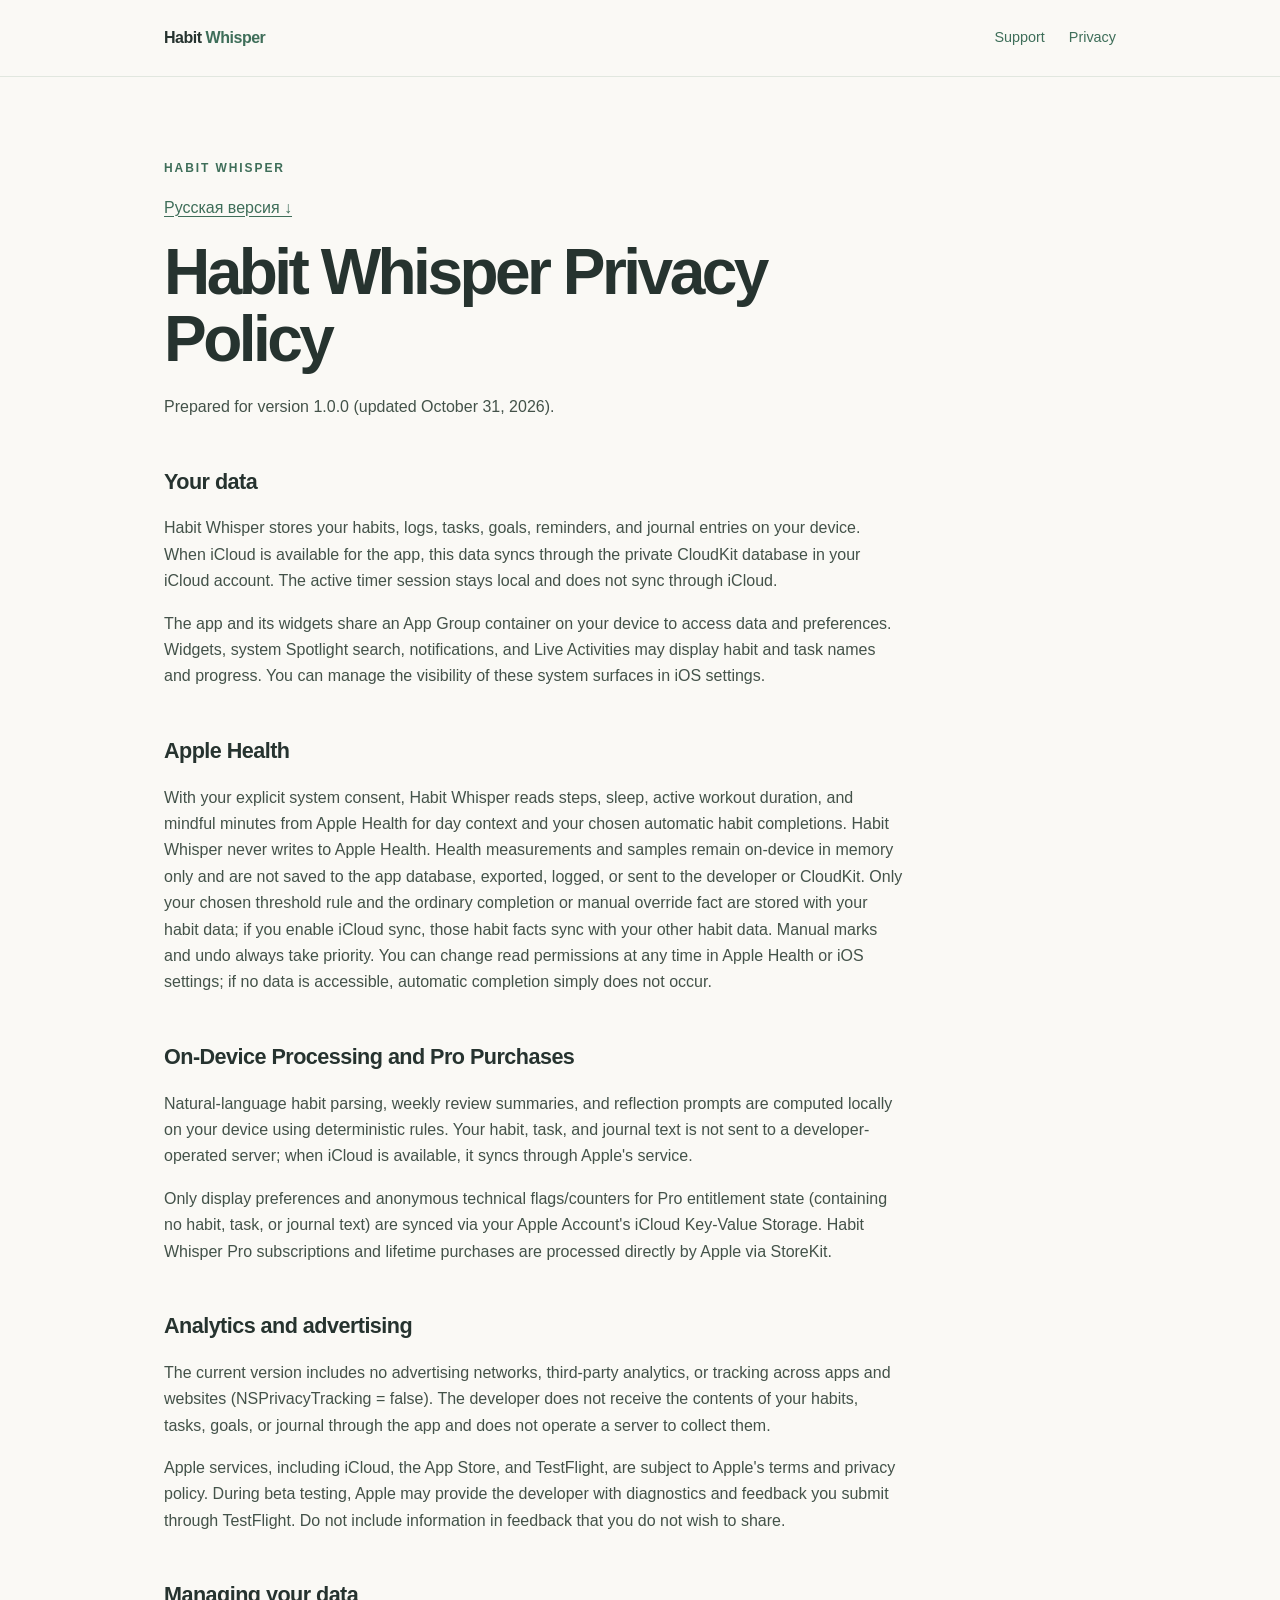
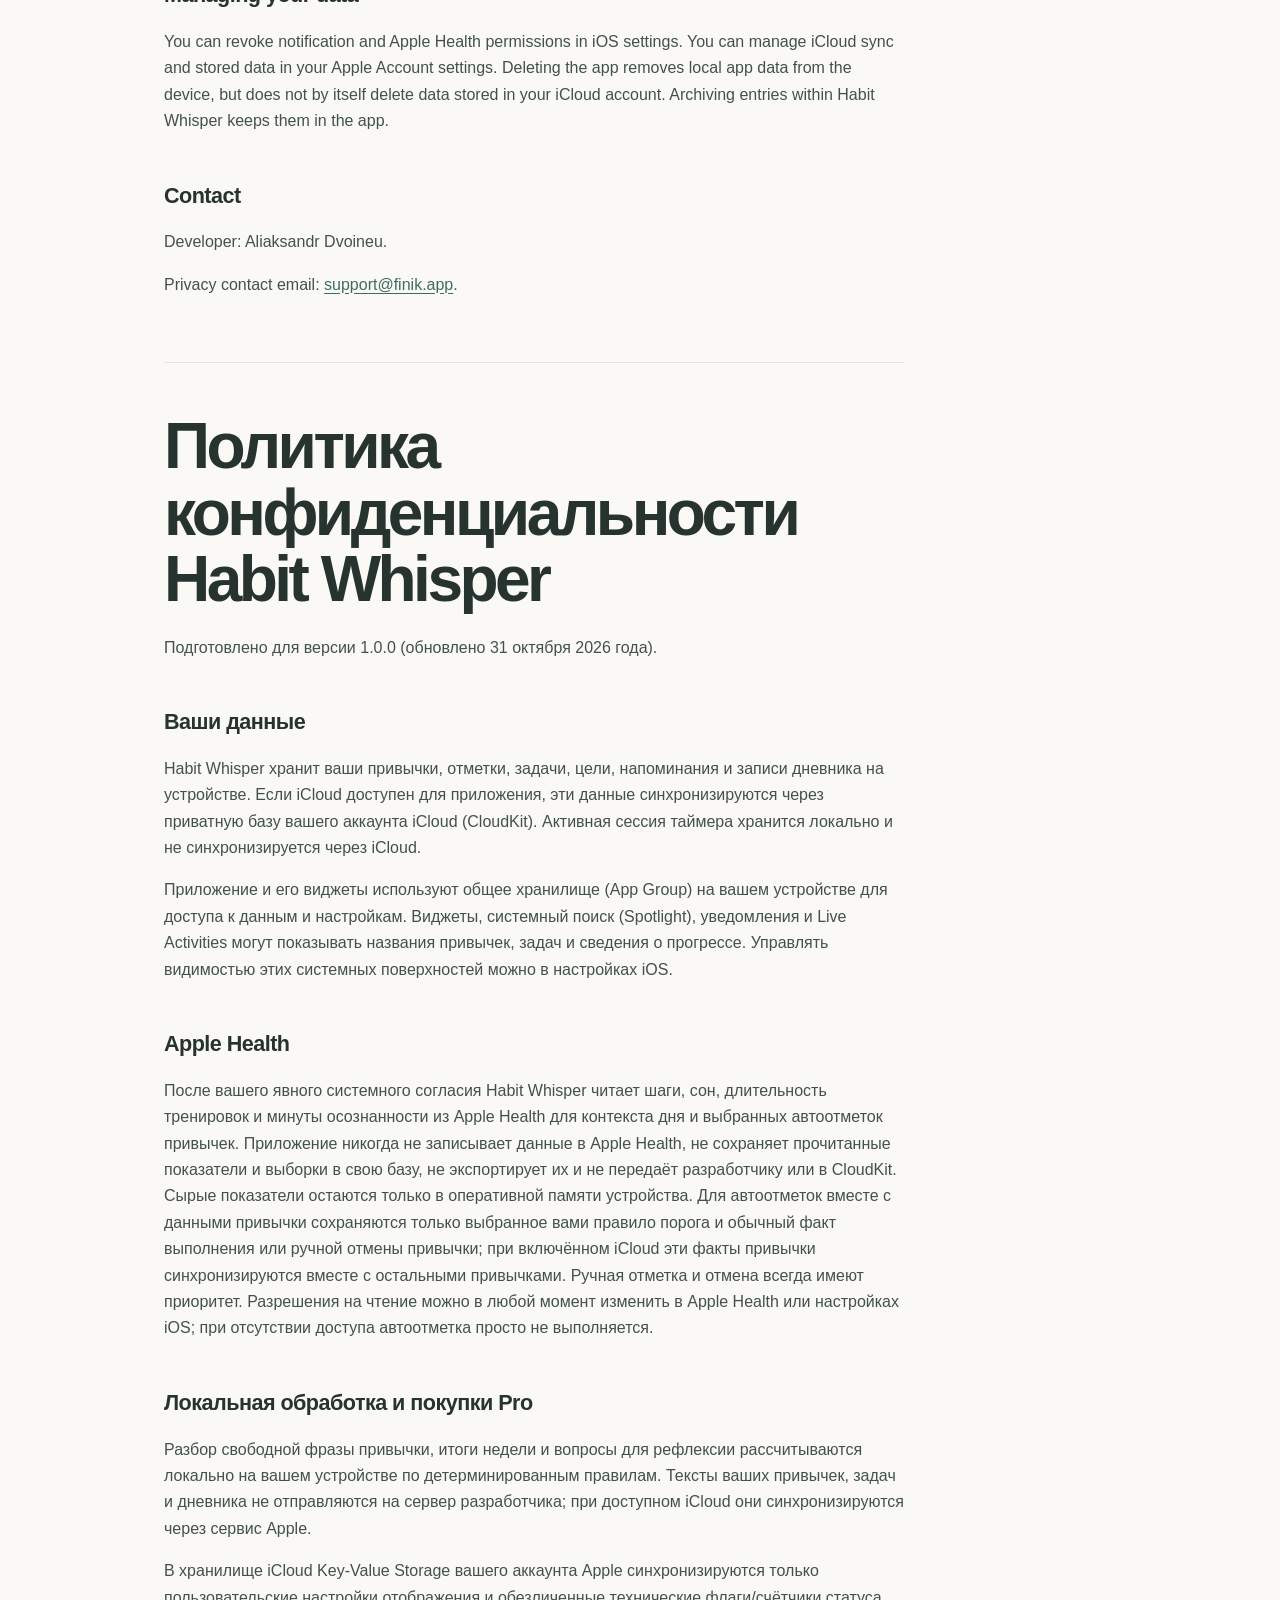
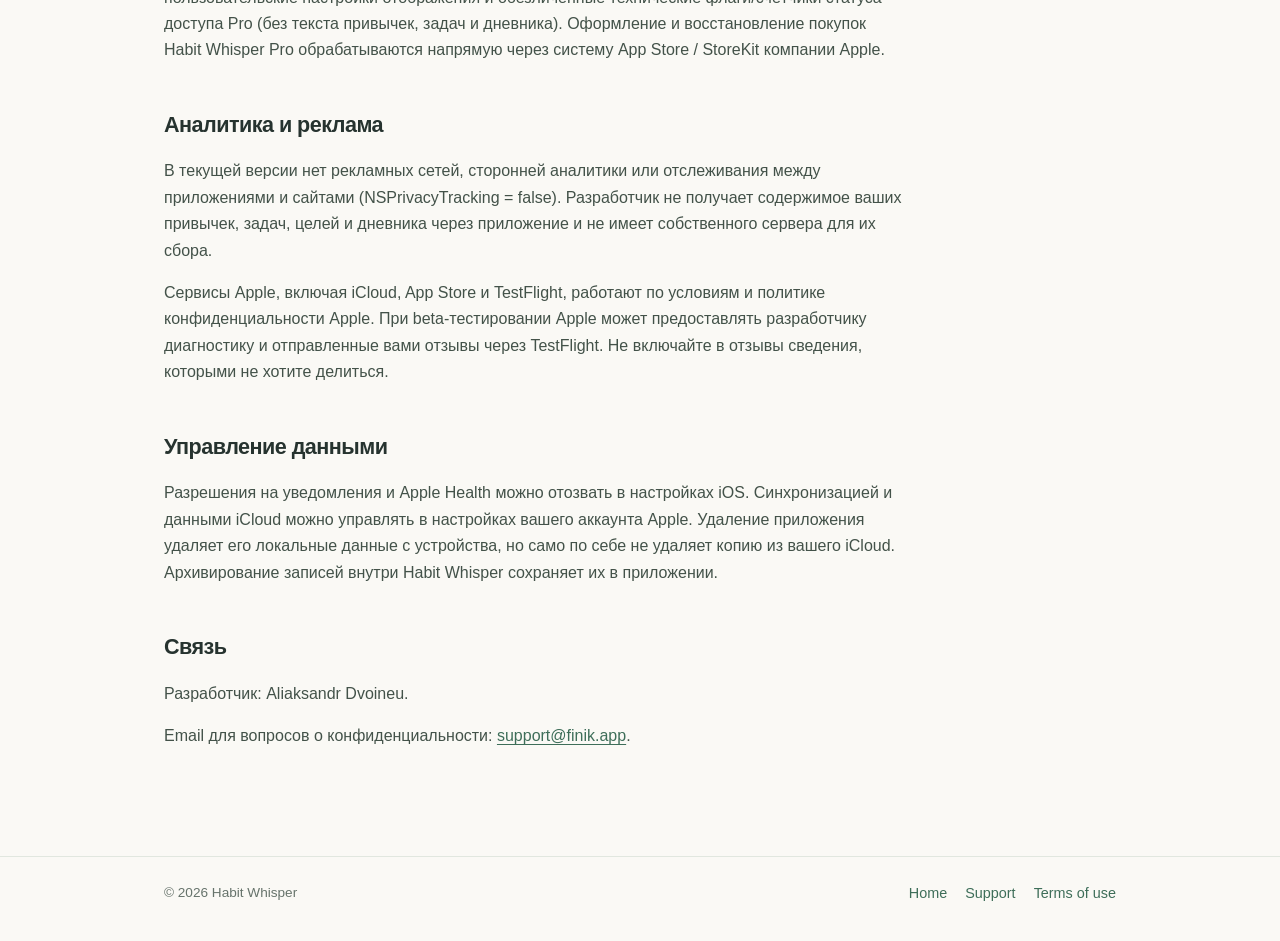
==== privacy/index.html @ 8ff1cd84 "feat: add Habit Whisper support website" ====
<!doctype html>
<html lang="en"><head><meta charset="utf-8"><meta name="viewport" content="width=device-width,initial-scale=1"><meta name="description" content="How Habit Whisper handles your data."><title>Privacy policy · Habit Whisper</title><link rel="stylesheet" href="../style.css"></head><body>
<header class="header"><div class="wrap"><a class="brand" href="../">Habit <span>Whisper</span></a><nav aria-label="Navigation"><a href="../support/">Support</a><a href="./" aria-current="page">Privacy</a></nav></div></header>
<main class="wrap"><article class="document"><p class="eyebrow">Habit Whisper</p><p><a href="#ru" lang="ru">Русская версия ↓</a></p>
<h1>Habit Whisper Privacy Policy</h1>
<p>Prepared for version 1.0.0 (updated October 31, 2026).</p>
<h2>Your data</h2>
<p>Habit Whisper stores your habits, logs, tasks, goals, reminders, and journal entries on your device. When iCloud is available for the app, this data syncs through the private CloudKit database in your iCloud account. The active timer session stays local and does not sync through iCloud.</p>
<p>The app and its widgets share an App Group container on your device to access data and preferences. Widgets, system Spotlight search, notifications, and Live Activities may display habit and task names and progress. You can manage the visibility of these system surfaces in iOS settings.</p>
<h2>Apple Health</h2>
<p>With your explicit system consent, Habit Whisper reads steps, sleep, active workout duration, and mindful minutes from Apple Health for day context and your chosen automatic habit completions. Habit Whisper never writes to Apple Health. Health measurements and samples remain on-device in memory only and are not saved to the app database, exported, logged, or sent to the developer or CloudKit. Only your chosen threshold rule and the ordinary completion or manual override fact are stored with your habit data; if you enable iCloud sync, those habit facts sync with your other habit data. Manual marks and undo always take priority. You can change read permissions at any time in Apple Health or iOS settings; if no data is accessible, automatic completion simply does not occur.</p>
<h2>On-Device Processing and Pro Purchases</h2>
<p>Natural-language habit parsing, weekly review summaries, and reflection prompts are computed locally on your device using deterministic rules. Your habit, task, and journal text is not sent to a developer-operated server; when iCloud is available, it syncs through Apple&#x27;s service.</p>
<p>Only display preferences and anonymous technical flags/counters for Pro entitlement state (containing no habit, task, or journal text) are synced via your Apple Account&#x27;s iCloud Key-Value Storage. Habit Whisper Pro subscriptions and lifetime purchases are processed directly by Apple via StoreKit.</p>
<h2>Analytics and advertising</h2>
<p>The current version includes no advertising networks, third-party analytics, or tracking across apps and websites (NSPrivacyTracking = false). The developer does not receive the contents of your habits, tasks, goals, or journal through the app and does not operate a server to collect them.</p>
<p>Apple services, including iCloud, the App Store, and TestFlight, are subject to Apple&#x27;s terms and privacy policy. During beta testing, Apple may provide the developer with diagnostics and feedback you submit through TestFlight. Do not include information in feedback that you do not wish to share.</p>
<h2>Managing your data</h2>
<p>You can revoke notification and Apple Health permissions in iOS settings. You can manage iCloud sync and stored data in your Apple Account settings. Deleting the app removes local app data from the device, but does not by itself delete data stored in your iCloud account. Archiving entries within Habit Whisper keeps them in the app.</p>
<h2>Contact</h2>
<p>Developer: Aliaksandr Dvoineu.</p>
<p>Privacy contact email: <a href="mailto:support@finik.app">support@finik.app</a>.</p>
<section class="language" id="ru" lang="ru">
<h1>Политика конфиденциальности Habit Whisper</h1>
<p>Подготовлено для версии 1.0.0 (обновлено 31 октября 2026 года).</p>
<h2>Ваши данные</h2>
<p>Habit Whisper хранит ваши привычки, отметки, задачи, цели, напоминания и записи дневника на устройстве. Если iCloud доступен для приложения, эти данные синхронизируются через приватную базу вашего аккаунта iCloud (CloudKit). Активная сессия таймера хранится локально и не синхронизируется через iCloud.</p>
<p>Приложение и его виджеты используют общее хранилище (App Group) на вашем устройстве для доступа к данным и настройкам. Виджеты, системный поиск (Spotlight), уведомления и Live Activities могут показывать названия привычек, задач и сведения о прогрессе. Управлять видимостью этих системных поверхностей можно в настройках iOS.</p>
<h2>Apple Health</h2>
<p>После вашего явного системного согласия Habit Whisper читает шаги, сон, длительность тренировок и минуты осознанности из Apple Health для контекста дня и выбранных автоотметок привычек. Приложение никогда не записывает данные в Apple Health, не сохраняет прочитанные показатели и выборки в свою базу, не экспортирует их и не передаёт разработчику или в CloudKit. Сырые показатели остаются только в оперативной памяти устройства. Для автоотметок вместе с данными привычки сохраняются только выбранное вами правило порога и обычный факт выполнения или ручной отмены привычки; при включённом iCloud эти факты привычки синхронизируются вместе с остальными привычками. Ручная отметка и отмена всегда имеют приоритет. Разрешения на чтение можно в любой момент изменить в Apple Health или настройках iOS; при отсутствии доступа автоотметка просто не выполняется.</p>
<h2>Локальная обработка и покупки Pro</h2>
<p>Разбор свободной фразы привычки, итоги недели и вопросы для рефлексии рассчитываются локально на вашем устройстве по детерминированным правилам. Тексты ваших привычек, задач и дневника не отправляются на сервер разработчика; при доступном iCloud они синхронизируются через сервис Apple.</p>
<p>В хранилище iCloud Key-Value Storage вашего аккаунта Apple синхронизируются только пользовательские настройки отображения и обезличенные технические флаги/счётчики статуса доступа Pro (без текста привычек, задач и дневника). Оформление и восстановление покупок Habit Whisper Pro обрабатываются напрямую через систему App Store / StoreKit компании Apple.</p>
<h2>Аналитика и реклама</h2>
<p>В текущей версии нет рекламных сетей, сторонней аналитики или отслеживания между приложениями и сайтами (NSPrivacyTracking = false). Разработчик не получает содержимое ваших привычек, задач, целей и дневника через приложение и не имеет собственного сервера для их сбора.</p>
<p>Сервисы Apple, включая iCloud, App Store и TestFlight, работают по условиям и политике конфиденциальности Apple. При beta-тестировании Apple может предоставлять разработчику диагностику и отправленные вами отзывы через TestFlight. Не включайте в отзывы сведения, которыми не хотите делиться.</p>
<h2>Управление данными</h2>
<p>Разрешения на уведомления и Apple Health можно отозвать в настройках iOS. Синхронизацией и данными iCloud можно управлять в настройках вашего аккаунта Apple. Удаление приложения удаляет его локальные данные с устройства, но само по себе не удаляет копию из вашего iCloud. Архивирование записей внутри Habit Whisper сохраняет их в приложении.</p>
<h2>Связь</h2>
<p>Разработчик: Aliaksandr Dvoineu.</p>
<p>Email для вопросов о конфиденциальности: <a href="mailto:support@finik.app">support@finik.app</a>.</p>
</section></article></main>
<footer class="footer"><div class="wrap"><span>© 2026 Habit Whisper</span><nav aria-label="Footer"><a href="../">Home</a><a href="../support/">Support</a><a href="https://www.apple.com/legal/internet-services/itunes/dev/stdeula/">Terms of use</a></nav></div></footer></body></html>
---- style.css ----
:root{color-scheme:light;--ink:#26332f;--muted:#66736b;--paper:#faf9f5;--accent:#3e6e59;--line:#e1e7df;font-family:-apple-system,BlinkMacSystemFont,"Segoe UI",sans-serif}
*{box-sizing:border-box}body{margin:0;background:var(--paper);color:var(--ink);line-height:1.65}a{color:var(--accent);text-underline-offset:.2em}a:hover{color:#244d3d}.wrap{max-width:1000px;margin:auto;padding:0 24px}.header{border-bottom:1px solid var(--line)}.header .wrap,.footer .wrap{display:flex;align-items:center;justify-content:space-between;gap:24px;flex-wrap:wrap}.header .wrap{min-height:76px}.brand{font-weight:750;letter-spacing:-.03em;text-decoration:none;color:var(--ink)}.brand span{color:var(--accent)}nav{display:flex;gap:24px;flex-wrap:wrap}nav a,.footer a{font-size:.9rem;text-decoration:none}.hero{padding:100px 0 92px;max-width:760px}.eyebrow{font-size:.75rem;text-transform:uppercase;letter-spacing:.16em;color:var(--accent);font-weight:750}h1{font-size:clamp(2.5rem,7vw,5rem);line-height:1.04;letter-spacing:-.055em;margin:18px 0 22px}h2{font-size:1.35rem;letter-spacing:-.025em;margin:2em 0 .5em}p{color:#435249}.lead{font-size:1.2rem;max-width:610px}.button{display:inline-block;background:var(--accent);color:white;padding:12px 20px;border-radius:10px;text-decoration:none;margin:16px 12px 0 0}.button:hover{color:white;background:#315a48}.button.secondary{background:#edf2ec;color:var(--ink)}.grid{display:grid;grid-template-columns:repeat(3,1fr);gap:16px;padding-bottom:90px}.card{border:1px solid var(--line);border-radius:16px;background:white;padding:24px}.card h2{margin:0 0 8px;font-size:1.05rem}.card p{margin:0;font-size:.94rem}.document{max-width:740px;padding:70px 0 90px}.document h1{font-size:clamp(2.5rem,6vw,4rem)}.document p,.document li{overflow-wrap:anywhere}.language{border:0;border-top:1px solid var(--line);margin-top:64px;padding-top:32px}.meta{color:var(--muted);font-size:.9rem}.footer{border-top:1px solid var(--line);padding:25px 0 36px;color:var(--muted);font-size:.85rem}.footer nav{gap:18px}@media(max-width:650px){.header .wrap{padding-top:18px;padding-bottom:18px}.hero{padding:70px 0}.grid{grid-template-columns:1fr;padding-bottom:60px}.document{padding-top:50px}}
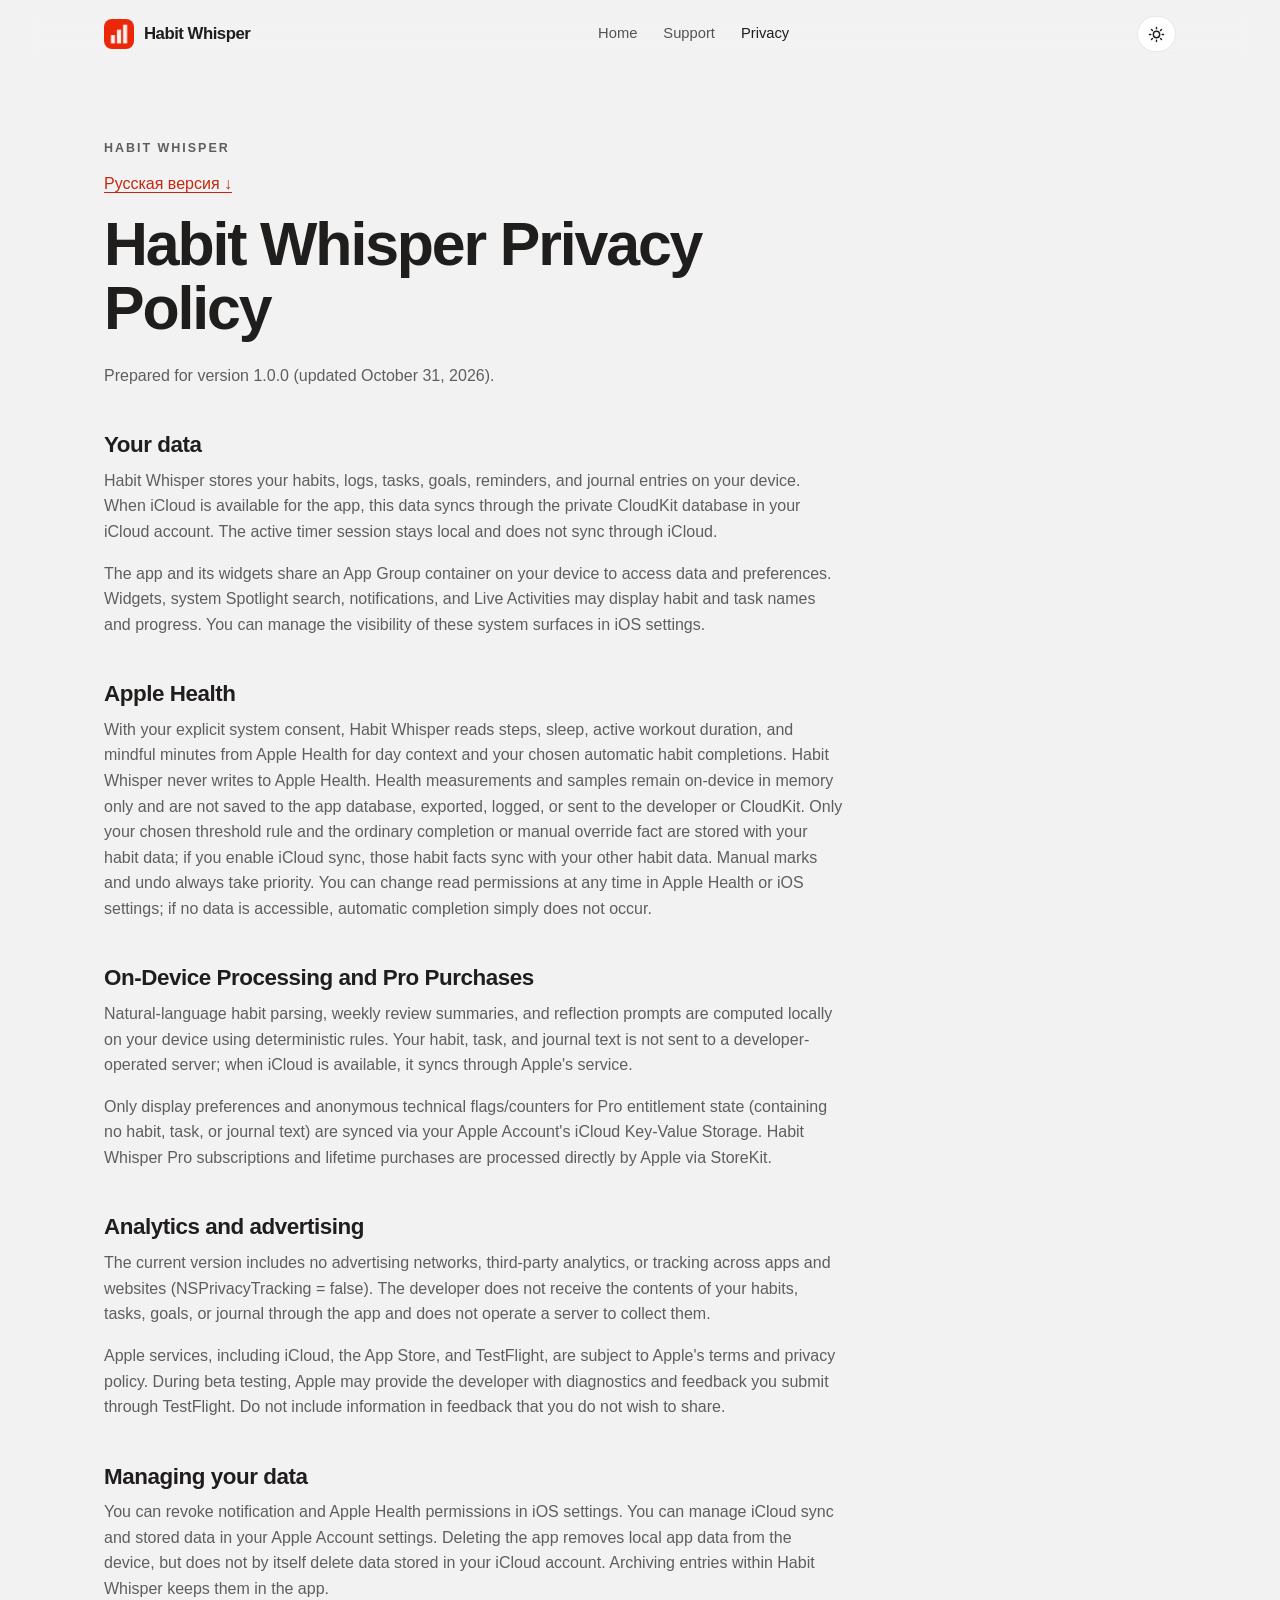
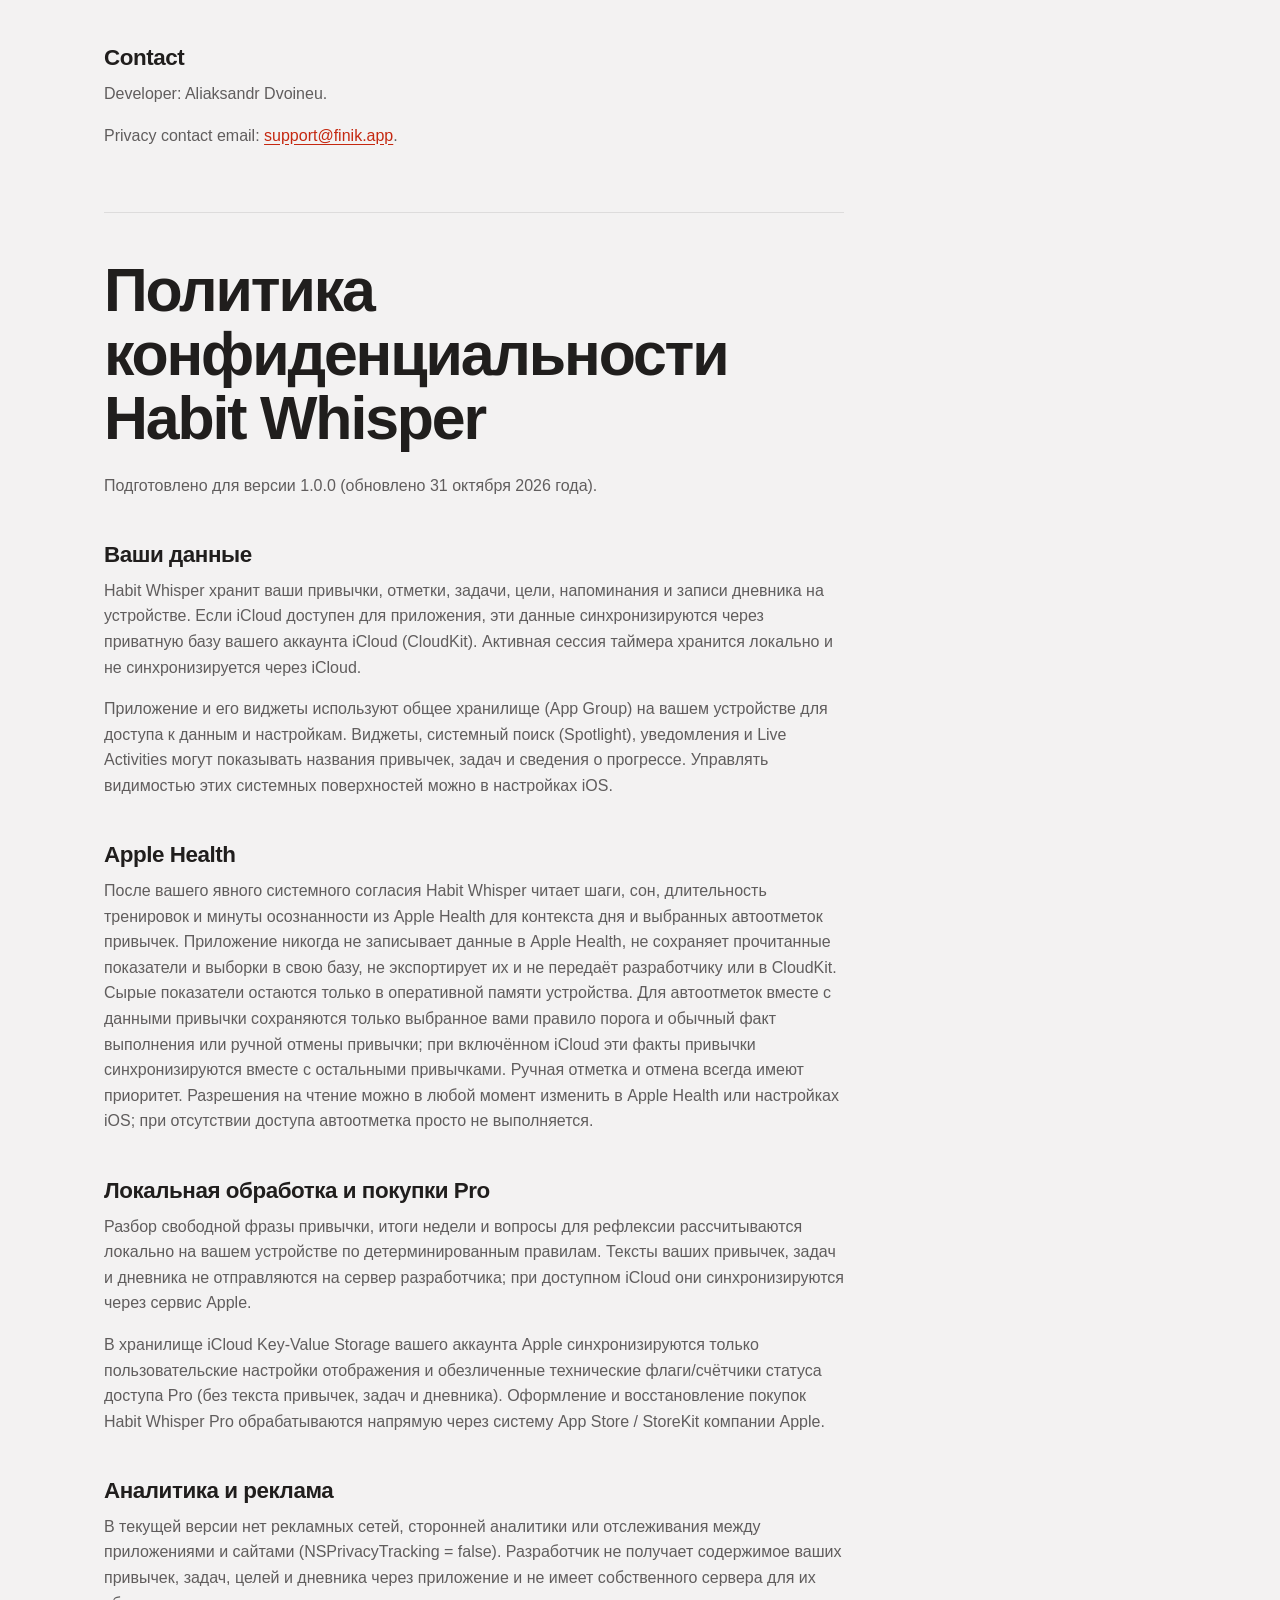
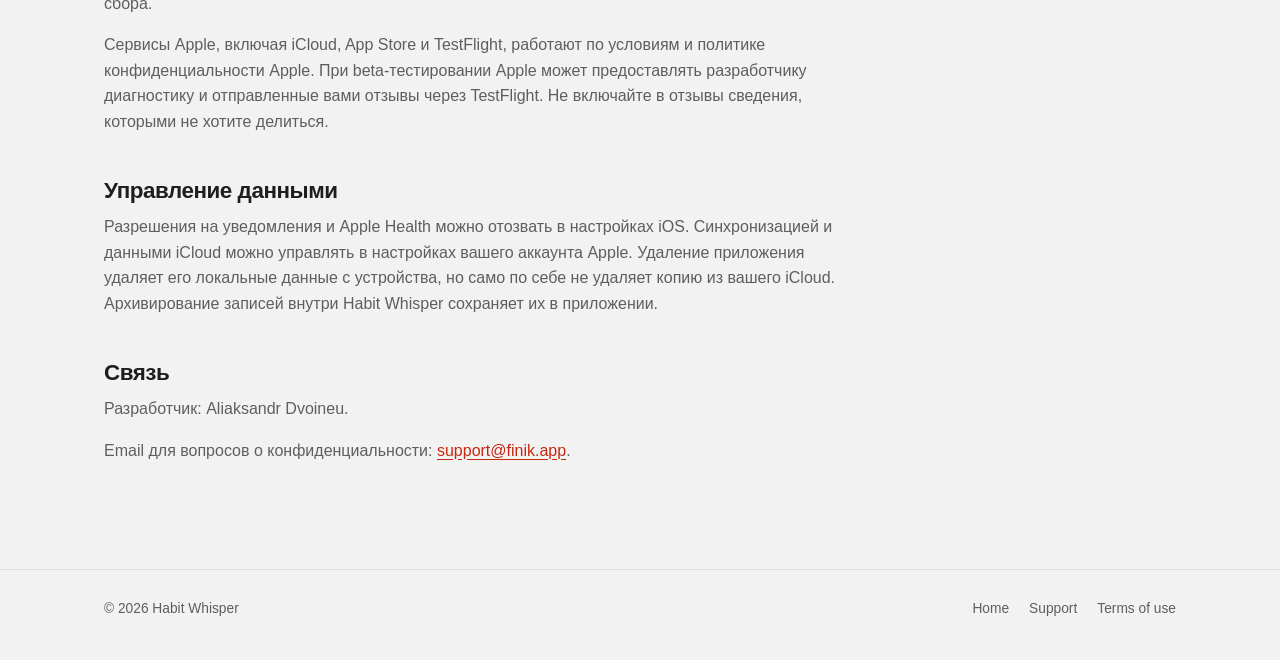
==== commit d293a5b9: "Redesign landing page with screenshots, animations, themes and Free/Pro section Co-Authored-By: Clau" ====
--- a/privacy/index.html
+++ b/privacy/index.html
@@ -1,6 +1,6 @@
 <!doctype html>
-<html lang="en"><head><meta charset="utf-8"><meta name="viewport" content="width=device-width,initial-scale=1"><meta name="description" content="How Habit Whisper handles your data."><title>Privacy policy · Habit Whisper</title><link rel="stylesheet" href="../style.css"></head><body>
-<header class="header"><div class="wrap"><a class="brand" href="../">Habit <span>Whisper</span></a><nav aria-label="Navigation"><a href="../support/">Support</a><a href="./" aria-current="page">Privacy</a></nav></div></header>
+<html lang="en"><head><meta charset="utf-8"><meta name="viewport" content="width=device-width,initial-scale=1"><meta name="description" content="How Habit Whisper handles your data."><title>Privacy policy · Habit Whisper</title><link rel="stylesheet" href="../style.css"><link rel="icon" href="../assets/icon.png"><link rel="apple-touch-icon" href="../assets/apple-touch-icon.png"><script>try{var t=localStorage.getItem("hw-theme");if(t)document.documentElement.dataset.theme=t}catch(e){}</script></head><body>
+<header class="header"><div class="wrap"><a class="brand" href="../"><img src="../assets/icon.png" alt="" width="30" height="30">Habit Whisper</a><nav class="nav" aria-label="Navigation"><a href="../">Home</a><a href="../support/">Support</a><a href="./" aria-current="page">Privacy</a></nav><div class="tools"><button class="chip-btn theme-btn" type="button" aria-label="Toggle theme"><svg class="sun" viewBox="0 0 24 24" fill="none" stroke="currentColor" stroke-width="2" stroke-linecap="round"><circle cx="12" cy="12" r="4.5"/><path d="M12 2v2M12 20v2M4.9 4.9l1.4 1.4M17.7 17.7l1.4 1.4M2 12h2M20 12h2M4.9 19.1l1.4-1.4M17.7 6.3l1.4-1.4"/></svg><svg class="moon" viewBox="0 0 24 24" fill="none" stroke="currentColor" stroke-width="2" stroke-linecap="round" stroke-linejoin="round"><path d="M20 14.5A8.5 8.5 0 1 1 9.5 4a7 7 0 0 0 10.5 10.5z"/></svg></button></div></div></header>
 <main class="wrap"><article class="document"><p class="eyebrow">Habit Whisper</p><p><a href="#ru" lang="ru">Русская версия ↓</a></p>
 <h1>Habit Whisper Privacy Policy</h1>
 <p>Prepared for version 1.0.0 (updated October 31, 2026).</p>
@@ -40,4 +40,4 @@
 <p>Разработчик: Aliaksandr Dvoineu.</p>
 <p>Email для вопросов о конфиденциальности: <a href="mailto:support@finik.app">support@finik.app</a>.</p>
 </section></article></main>
-<footer class="footer"><div class="wrap"><span>© 2026 Habit Whisper</span><nav aria-label="Footer"><a href="../">Home</a><a href="../support/">Support</a><a href="https://www.apple.com/legal/internet-services/itunes/dev/stdeula/">Terms of use</a></nav></div></footer></body></html>
+<footer class="footer"><div class="wrap"><span>© 2026 Habit Whisper</span><nav aria-label="Footer"><a href="../">Home</a><a href="../support/">Support</a><a href="https://www.apple.com/legal/internet-services/itunes/dev/stdeula/">Terms of use</a></nav></div></footer><script src="../site.js"></script></body></html>
--- a/style.css
+++ b/style.css
@@ -1,2 +1,247 @@
-:root{color-scheme:light;--ink:#26332f;--muted:#66736b;--paper:#faf9f5;--accent:#3e6e59;--line:#e1e7df;font-family:-apple-system,BlinkMacSystemFont,"Segoe UI",sans-serif}
-*{box-sizing:border-box}body{margin:0;background:var(--paper);color:var(--ink);line-height:1.65}a{color:var(--accent);text-underline-offset:.2em}a:hover{color:#244d3d}.wrap{max-width:1000px;margin:auto;padding:0 24px}.header{border-bottom:1px solid var(--line)}.header .wrap,.footer .wrap{display:flex;align-items:center;justify-content:space-between;gap:24px;flex-wrap:wrap}.header .wrap{min-height:76px}.brand{font-weight:750;letter-spacing:-.03em;text-decoration:none;color:var(--ink)}.brand span{color:var(--accent)}nav{display:flex;gap:24px;flex-wrap:wrap}nav a,.footer a{font-size:.9rem;text-decoration:none}.hero{padding:100px 0 92px;max-width:760px}.eyebrow{font-size:.75rem;text-transform:uppercase;letter-spacing:.16em;color:var(--accent);font-weight:750}h1{font-size:clamp(2.5rem,7vw,5rem);line-height:1.04;letter-spacing:-.055em;margin:18px 0 22px}h2{font-size:1.35rem;letter-spacing:-.025em;margin:2em 0 .5em}p{color:#435249}.lead{font-size:1.2rem;max-width:610px}.button{display:inline-block;background:var(--accent);color:white;padding:12px 20px;border-radius:10px;text-decoration:none;margin:16px 12px 0 0}.button:hover{color:white;background:#315a48}.button.secondary{background:#edf2ec;color:var(--ink)}.grid{display:grid;grid-template-columns:repeat(3,1fr);gap:16px;padding-bottom:90px}.card{border:1px solid var(--line);border-radius:16px;background:white;padding:24px}.card h2{margin:0 0 8px;font-size:1.05rem}.card p{margin:0;font-size:.94rem}.document{max-width:740px;padding:70px 0 90px}.document h1{font-size:clamp(2.5rem,6vw,4rem)}.document p,.document li{overflow-wrap:anywhere}.language{border:0;border-top:1px solid var(--line);margin-top:64px;padding-top:32px}.meta{color:var(--muted);font-size:.9rem}.footer{border-top:1px solid var(--line);padding:25px 0 36px;color:var(--muted);font-size:.85rem}.footer nav{gap:18px}@media(max-width:650px){.header .wrap{padding-top:18px;padding-bottom:18px}.hero{padding:70px 0}.grid{grid-template-columns:1fr;padding-bottom:60px}.document{padding-top:50px}}
+/* Habit Whisper — site styles. Colors mirror the app's DesignSystem (Colors.xcassets). */
+:root{
+  --accent:#EC3013;--accent-text:#C52810;--accent-soft:#FFE0D9;--accent-softer:#FFF2EF;
+  --bg:#F3F2F2;--bg-2:#EAE9E9;--card:#FFFFFF;--ink:#201E1D;--muted:#605D5D;--line:rgba(32,30,29,.1);
+  --phone:#0b0a0a;--shadow:0 30px 80px -30px rgba(60,20,10,.35);
+  --radius:22px;--wrap:1120px;
+  color-scheme:light;
+  font-family:-apple-system,BlinkMacSystemFont,"SF Pro Text","Segoe UI",Roboto,"Helvetica Neue",Arial,sans-serif;
+}
+:root[data-theme="dark"]{
+  --accent:#FF563C;--accent-text:#FF563C;--accent-soft:#4D170E;--accent-softer:#2a1410;
+  --bg:#181716;--bg-2:#201e1d;--card:#262322;--ink:#F4F2F0;--muted:#BAB6B6;--line:rgba(244,242,240,.1);
+  --shadow:0 30px 80px -30px rgba(0,0,0,.8);
+  color-scheme:dark;
+}
+@media (prefers-color-scheme:dark){
+  :root:not([data-theme="light"]){
+    --accent:#FF563C;--accent-text:#FF563C;--accent-soft:#4D170E;--accent-softer:#2a1410;
+    --bg:#181716;--bg-2:#201e1d;--card:#262322;--ink:#F4F2F0;--muted:#BAB6B6;--line:rgba(244,242,240,.1);
+    --shadow:0 30px 80px -30px rgba(0,0,0,.8);
+    color-scheme:dark;
+  }
+}
+*{box-sizing:border-box}
+html{scroll-behavior:smooth;-webkit-text-size-adjust:100%}
+body{margin:0;background:var(--bg);color:var(--ink);line-height:1.6;transition:background .3s,color .3s;overflow-x:clip}
+img{max-width:100%;display:block}
+a{color:var(--accent-text);text-underline-offset:.2em}
+.wrap{max-width:var(--wrap);margin:auto;padding:0 24px}
+h1,h2,h3{letter-spacing:-.035em;line-height:1.05;margin:0}
+h1{font-size:clamp(2.6rem,5.4vw,4.6rem);font-weight:800}
+h2{font-size:clamp(2rem,4.4vw,3.3rem);font-weight:800}
+h3{font-size:1.25rem;font-weight:750;letter-spacing:-.02em}
+p{margin:0}
+.muted{color:var(--muted)}
+.eyebrow{font-size:.78rem;text-transform:uppercase;letter-spacing:.16em;color:var(--accent-text);font-weight:750}
+.accent{color:var(--accent)}
+
+/* Language switching: elements carry data-l="en" or data-l="ru" */
+html[data-lang="en"] [data-l="ru"],html[data-lang="ru"] [data-l="en"]{display:none!important}
+
+/* Header */
+.header{position:sticky;top:0;z-index:20;backdrop-filter:saturate(1.6) blur(16px);-webkit-backdrop-filter:saturate(1.6) blur(16px);background:color-mix(in srgb,var(--bg) 78%,transparent);border-bottom:1px solid transparent;transition:border-color .3s}
+.header.scrolled{border-bottom-color:var(--line)}
+.header .wrap{display:flex;align-items:center;justify-content:space-between;gap:20px;min-height:68px}
+.brand{display:flex;align-items:center;gap:10px;font-weight:800;letter-spacing:-.03em;text-decoration:none;color:var(--ink);font-size:1.05rem}
+.brand img{width:30px;height:30px;border-radius:8px}
+.nav{display:flex;align-items:center;gap:26px}
+.nav a{color:var(--ink);text-decoration:none;font-size:.92rem;opacity:.75;transition:opacity .2s}
+.nav a:hover,.nav a[aria-current]{opacity:1}
+.tools{display:flex;gap:8px}
+.chip-btn{appearance:none;border:1px solid var(--line);background:var(--card);color:var(--ink);height:36px;min-width:36px;padding:0 10px;border-radius:999px;font:inherit;font-size:.8rem;font-weight:700;cursor:pointer;display:inline-flex;align-items:center;justify-content:center;gap:6px;transition:transform .15s}
+.chip-btn:active{transform:scale(.94)}
+.chip-btn svg{width:17px;height:17px}
+.theme-btn .moon{display:none}
+:root[data-theme="dark"] .theme-btn .sun{display:none}
+:root[data-theme="dark"] .theme-btn .moon{display:block}
+@media (prefers-color-scheme:dark){:root:not([data-theme="light"]) .theme-btn .sun{display:none}:root:not([data-theme="light"]) .theme-btn .moon{display:block}}
+
+/* Buttons */
+.button{display:inline-flex;align-items:center;gap:10px;background:var(--ink);color:var(--bg);padding:14px 22px;border-radius:14px;text-decoration:none;font-weight:700;font-size:.98rem;transition:transform .2s,box-shadow .2s}
+.button:hover{transform:translateY(-2px);box-shadow:0 12px 30px -12px rgba(0,0,0,.4)}
+.button svg{width:22px;height:22px}
+.button small{display:block;font-size:.68rem;font-weight:600;opacity:.7;line-height:1}
+.button span{line-height:1.15}
+.button.ghost{background:transparent;color:var(--ink);border:1px solid var(--line)}
+.button.accent-btn{background:var(--accent);color:#fff}
+
+/* Hero */
+.hero{position:relative;padding:64px 0 40px;overflow:hidden}
+.hero .wrap{display:grid;grid-template-columns:1.05fr .95fr;gap:40px;align-items:center}
+.hero h1 .line{display:block}
+.hero .lead{font-size:1.2rem;color:var(--muted);max-width:520px;margin:24px 0 32px}
+.hero .ctas{display:flex;flex-wrap:wrap;gap:12px}
+.hero .facts{display:flex;flex-wrap:wrap;gap:8px 18px;margin-top:28px;font-size:.88rem;color:var(--muted)}
+.hero .facts span::before{content:"";display:inline-block;width:6px;height:6px;border-radius:50%;background:var(--accent);margin-right:8px;vertical-align:middle}
+.glow{position:absolute;inset:-10% -20% auto auto;width:720px;height:720px;border-radius:50%;background:radial-gradient(closest-side,color-mix(in srgb,var(--accent) 28%,transparent),transparent);filter:blur(30px);pointer-events:none;z-index:-1;animation:breathe 9s ease-in-out infinite}
+@keyframes breathe{50%{transform:scale(1.12) translate(-30px,20px);opacity:.75}}
+
+.stage{position:relative;height:640px;display:flex;justify-content:center;align-items:center}
+.phone{position:relative;width:290px;aspect-ratio:600/1304;border-radius:46px;background:var(--phone);padding:9px;box-shadow:var(--shadow),inset 0 0 0 1.5px rgba(255,255,255,.08)}
+.phone img{width:100%;height:100%;border-radius:38px;object-fit:cover}
+.phone::after{content:"";position:absolute;top:19px;left:50%;width:88px;height:25px;border-radius:20px;background:#000;transform:translateX(-50%)}
+.stage .phone.main{z-index:2;animation:float 7s ease-in-out infinite}
+.stage .phone.back{position:absolute;width:250px;transform:translateX(120px) rotate(8deg);opacity:.9;z-index:1;filter:saturate(.9);animation:float2 8s ease-in-out infinite}
+@keyframes float{50%{transform:translateY(-14px)}}
+@keyframes float2{50%{transform:translateX(120px) rotate(6deg) translateY(10px)}}
+
+.bubble{position:absolute;z-index:3;background:var(--card);color:var(--ink);border:1px solid var(--line);border-radius:18px;padding:12px 14px;box-shadow:0 18px 40px -20px rgba(0,0,0,.35);display:flex;align-items:center;gap:12px;font-size:.85rem;font-weight:650;line-height:1.2;animation:bob 6s ease-in-out infinite}
+.bubble small{display:block;font-weight:500;color:var(--muted);font-size:.74rem;margin-top:2px}
+.bubble.b1{left:-10%;top:16%}
+.bubble.b2{right:-2%;bottom:20%;animation-delay:-2s}
+.bubble.b3{left:2%;bottom:9%;animation-delay:-4s}
+@keyframes bob{50%{transform:translateY(-8px)}}
+.ring{width:40px;height:40px;transform:rotate(-90deg)}
+.ring circle{fill:none;stroke-width:5}
+.ring .track{stroke:var(--accent-soft)}
+.ring .val{stroke:var(--accent);stroke-linecap:round;stroke-dasharray:100;stroke-dashoffset:100;animation:fillring 2.4s 1s cubic-bezier(.3,.7,.2,1) forwards}
+@keyframes fillring{to{stroke-dashoffset:var(--to,50)}}
+.check{width:34px;height:34px;border-radius:10px;background:var(--accent);display:grid;place-items:center;color:#fff}
+.check svg{width:18px;height:18px;stroke-dasharray:24;stroke-dashoffset:24;animation:draw .6s 1.6s ease-out forwards}
+@keyframes draw{to{stroke-dashoffset:0}}
+.mini-bars{display:flex;align-items:flex-end;gap:4px;height:30px}
+.mini-bars i{width:7px;border-radius:3px;background:var(--accent);height:var(--h);transform-origin:bottom;animation:grow 1.2s cubic-bezier(.3,.7,.2,1) both}
+.mini-bars i:nth-child(2){animation-delay:.15s}.mini-bars i:nth-child(3){animation-delay:.3s}.mini-bars i:nth-child(4){animation-delay:.45s}.mini-bars i:nth-child(5){animation-delay:.6s}
+@keyframes grow{from{transform:scaleY(0)}}
+
+/* Marquee */
+.marquee{overflow:hidden;border-block:1px solid var(--line);padding:18px 0;margin:30px 0 0;mask-image:linear-gradient(90deg,transparent,#000 10%,#000 90%,transparent)}
+.marquee .track{display:flex;width:max-content;animation:scroll 40s linear infinite}
+.marquee span{font-weight:750;font-size:1.05rem;letter-spacing:-.01em;white-space:nowrap;color:var(--muted)}
+.marquee span b{color:var(--accent);margin:0 22px;font-size:.6em;vertical-align:middle}
+@keyframes scroll{to{transform:translateX(-50%)}}
+
+/* Sections */
+section{scroll-margin-top:80px}
+.section{padding:110px 0}
+.section-head{max-width:680px;margin-bottom:56px}
+.section-head p{font-size:1.12rem;color:var(--muted);margin-top:18px}
+.section-head .eyebrow{margin-bottom:16px}
+
+/* Story: sticky phone + steps */
+.story{display:grid;grid-template-columns:1fr 1fr;gap:60px}
+.story .sticky{position:sticky;top:90px;height:calc(100vh - 120px);max-height:760px;display:flex;align-items:center;justify-content:center}
+.story .sticky .phone{width:300px}
+.story .sticky .phone img{position:absolute;inset:9px;width:calc(100% - 18px);height:calc(100% - 18px);opacity:0;transform:scale(.97);transition:opacity .5s,transform .6s}
+.story .sticky .phone img.on{opacity:1;transform:none}
+.steps{display:flex;flex-direction:column}
+.step{min-height:72vh;display:flex;flex-direction:column;justify-content:center;opacity:.28;transition:opacity .5s}
+.step.on{opacity:1}
+.step .num{font-weight:800;color:var(--accent);font-size:.9rem;letter-spacing:.1em;margin-bottom:14px}
+.step h3{font-size:clamp(1.7rem,3vw,2.4rem);font-weight:800;letter-spacing:-.035em;margin-bottom:16px}
+.step p{font-size:1.08rem;color:var(--muted);max-width:440px}
+.step ul{list-style:none;padding:0;margin:20px 0 0;display:flex;flex-wrap:wrap;gap:8px}
+.step li{font-size:.82rem;font-weight:650;padding:6px 12px;border-radius:999px;background:var(--accent-softer);color:var(--accent-text)}
+.step .inline-shot{display:none}
+
+/* Bento */
+.bento{display:grid;grid-template-columns:repeat(6,1fr);gap:16px}
+.tile{background:var(--card);border:1px solid var(--line);border-radius:var(--radius);padding:28px;position:relative;overflow:hidden}
+.tile h3{margin:18px 0 8px}
+.tile p{color:var(--muted);font-size:.96rem}
+.tile .ico{width:46px;height:46px;border-radius:14px;background:var(--accent-softer);color:var(--accent);display:grid;place-items:center}
+.tile .ico svg{width:24px;height:24px}
+.t-a{grid-column:span 3}.t-b{grid-column:span 3}.t-c{grid-column:span 2}.t-d{grid-column:span 2}.t-e{grid-column:span 2}
+.tile.feature{background:var(--accent);color:#fff;border:0}
+.tile.feature p{color:rgba(255,255,255,.85)}
+.tile.feature .ico{background:rgba(255,255,255,.18);color:#fff}
+.heat{display:grid;grid-template-columns:repeat(14,1fr);gap:5px;margin-top:22px}
+.heat i{aspect-ratio:1;border-radius:4px;background:var(--accent);opacity:var(--o,.2);transform:scale(.4);transition:transform .5s cubic-bezier(.3,.7,.2,1),opacity .5s}
+.in .heat i{transform:none}
+.tile.feature .heat i{background:#fff}
+.whisper-line{margin-top:22px;display:flex;flex-direction:column;gap:8px}
+.whisper-line div{background:var(--bg);border-radius:14px 14px 14px 4px;padding:10px 14px;font-size:.9rem;max-width:90%}
+.whisper-line div:nth-child(2){align-self:flex-end;background:var(--accent);color:#fff;border-radius:14px 14px 4px 14px}
+
+/* Pricing */
+.plans{display:grid;grid-template-columns:1fr 1fr;gap:16px;max-width:900px}
+.plan{background:var(--card);border:1px solid var(--line);border-radius:var(--radius);padding:34px;display:flex;flex-direction:column}
+.plan.pro{border:2px solid var(--accent);position:relative}
+.plan .badge{position:absolute;top:-13px;left:30px;background:var(--accent);color:#fff;font-size:.74rem;font-weight:750;padding:5px 12px;border-radius:999px;letter-spacing:.04em}
+.plan h3{font-size:1.6rem;font-weight:800}
+.plan .price{font-size:1rem;color:var(--muted);margin:8px 0 24px}
+.plan ul{list-style:none;padding:0;margin:0 0 26px;display:flex;flex-direction:column;gap:12px;flex:1}
+.plan li{display:flex;gap:10px;align-items:flex-start;font-size:.97rem}
+.plan li svg{flex:none;width:20px;height:20px;color:var(--accent);margin-top:2px}
+.plan .options{display:flex;gap:10px;flex-wrap:wrap;margin-bottom:22px}
+.plan .options>span{border:1px solid var(--line);border-radius:12px;padding:10px 14px;font-size:.9rem;font-weight:650;flex:1;min-width:120px}
+.plan .options>span small{display:block;color:var(--muted);font-weight:500;font-size:.78rem}
+.fineprint{margin-top:20px;font-size:.84rem;color:var(--muted);max-width:760px}
+
+/* Privacy band */
+.privacy-band{background:var(--ink);color:var(--bg);border-radius:32px;padding:70px 56px;display:grid;grid-template-columns:1.1fr 1fr;gap:50px;align-items:center}
+.privacy-band h2{color:var(--bg)}
+.privacy-band p{color:color-mix(in srgb,var(--bg) 70%,transparent);font-size:1.08rem;margin-top:18px}
+.privacy-band ul{list-style:none;margin:0;padding:0;display:grid;grid-template-columns:1fr 1fr;gap:14px}
+.privacy-band li{border:1px solid color-mix(in srgb,var(--bg) 18%,transparent);border-radius:18px;padding:18px;font-weight:650;font-size:.95rem}
+.privacy-band li b{display:block;font-size:1.6rem;color:var(--accent);margin-bottom:4px;letter-spacing:-.03em}
+
+/* FAQ */
+.faq{max-width:780px}
+.faq details{border-bottom:1px solid var(--line);padding:22px 0}
+.faq summary{cursor:pointer;font-weight:700;font-size:1.08rem;list-style:none;display:flex;justify-content:space-between;gap:20px}
+.faq summary::-webkit-details-marker{display:none}
+.faq summary::after{content:"+";font-size:1.5rem;line-height:1;color:var(--accent);transition:transform .25s}
+.faq details[open] summary::after{transform:rotate(45deg)}
+.faq details p{color:var(--muted);margin-top:12px}
+
+/* CTA */
+.cta{text-align:center;padding:120px 0 130px}
+.cta img{width:96px;height:96px;border-radius:24px;margin:0 auto 28px;box-shadow:0 20px 50px -18px var(--accent)}
+.cta p{color:var(--muted);font-size:1.12rem;margin:18px auto 32px;max-width:520px}
+
+/* Footer */
+.footer{border-top:1px solid var(--line);padding:28px 0 40px;color:var(--muted);font-size:.86rem}
+.footer .wrap{display:flex;align-items:center;justify-content:space-between;gap:20px;flex-wrap:wrap}
+.footer nav{display:flex;gap:20px;flex-wrap:wrap}
+.footer a{color:var(--muted);text-decoration:none}
+.footer a:hover{color:var(--ink)}
+
+/* Reveal on scroll */
+.reveal{opacity:0;transform:translateY(28px);transition:opacity .8s cubic-bezier(.2,.7,.2,1),transform .8s cubic-bezier(.2,.7,.2,1)}
+.reveal.in{opacity:1;transform:none}
+.reveal.d1{transition-delay:.08s}.reveal.d2{transition-delay:.16s}.reveal.d3{transition-delay:.24s}
+.hero .reveal{transition-duration:1s}
+
+/* Document pages (support, privacy) */
+.document{max-width:740px;padding:70px 0 90px}
+.document h1{font-size:clamp(2.4rem,6vw,3.8rem);margin:14px 0 22px}
+.document h2{font-size:1.4rem;letter-spacing:-.02em;margin:2em 0 .5em}
+.document p,.document li{overflow-wrap:anywhere;color:var(--muted)}
+.document p{margin:0 0 1em}
+.document .lead{font-size:1.18rem;color:var(--ink)}
+.language{border:0;border-top:1px solid var(--line);margin-top:64px;padding-top:32px}
+.meta{color:var(--muted);font-size:.9rem}
+
+@media (max-width:960px){
+  .hero .wrap{grid-template-columns:1fr;text-align:left}
+  .stage{height:560px}
+  .story{grid-template-columns:1fr}
+  .story .sticky{display:none}
+  .step{min-height:auto;opacity:1;padding:30px 0}
+  .step .inline-shot{display:block;margin:28px auto 0}
+  .step .inline-shot.phone{width:260px}
+  .bento{grid-template-columns:1fr 1fr}
+  .t-a,.t-b{grid-column:span 2}.t-c,.t-d,.t-e{grid-column:span 1}
+  .privacy-band{grid-template-columns:1fr;padding:50px 30px}
+}
+@media (max-width:650px){
+  .nav{display:none}
+  .section{padding:80px 0}
+  .stage{height:520px}
+  .phone{width:250px}
+  .stage .phone.back{width:210px;transform:translateX(80px) rotate(8deg)}
+  @keyframes float2{50%{transform:translateX(80px) rotate(6deg) translateY(10px)}}
+  .bubble.b1{left:0;top:10%}.bubble.b2{right:0}
+  .bento,.plans{grid-template-columns:1fr}
+  .t-a,.t-b,.t-c,.t-d,.t-e{grid-column:span 1}
+  .privacy-band ul{grid-template-columns:1fr 1fr}
+}
+@media (prefers-reduced-motion:reduce){
+  *,*::before,*::after{animation:none!important;transition:none!important}
+  .reveal{opacity:1;transform:none}
+  .ring .val{stroke-dashoffset:var(--to,50)}
+  .check svg{stroke-dashoffset:0}
+  .heat i{transform:none}
+}
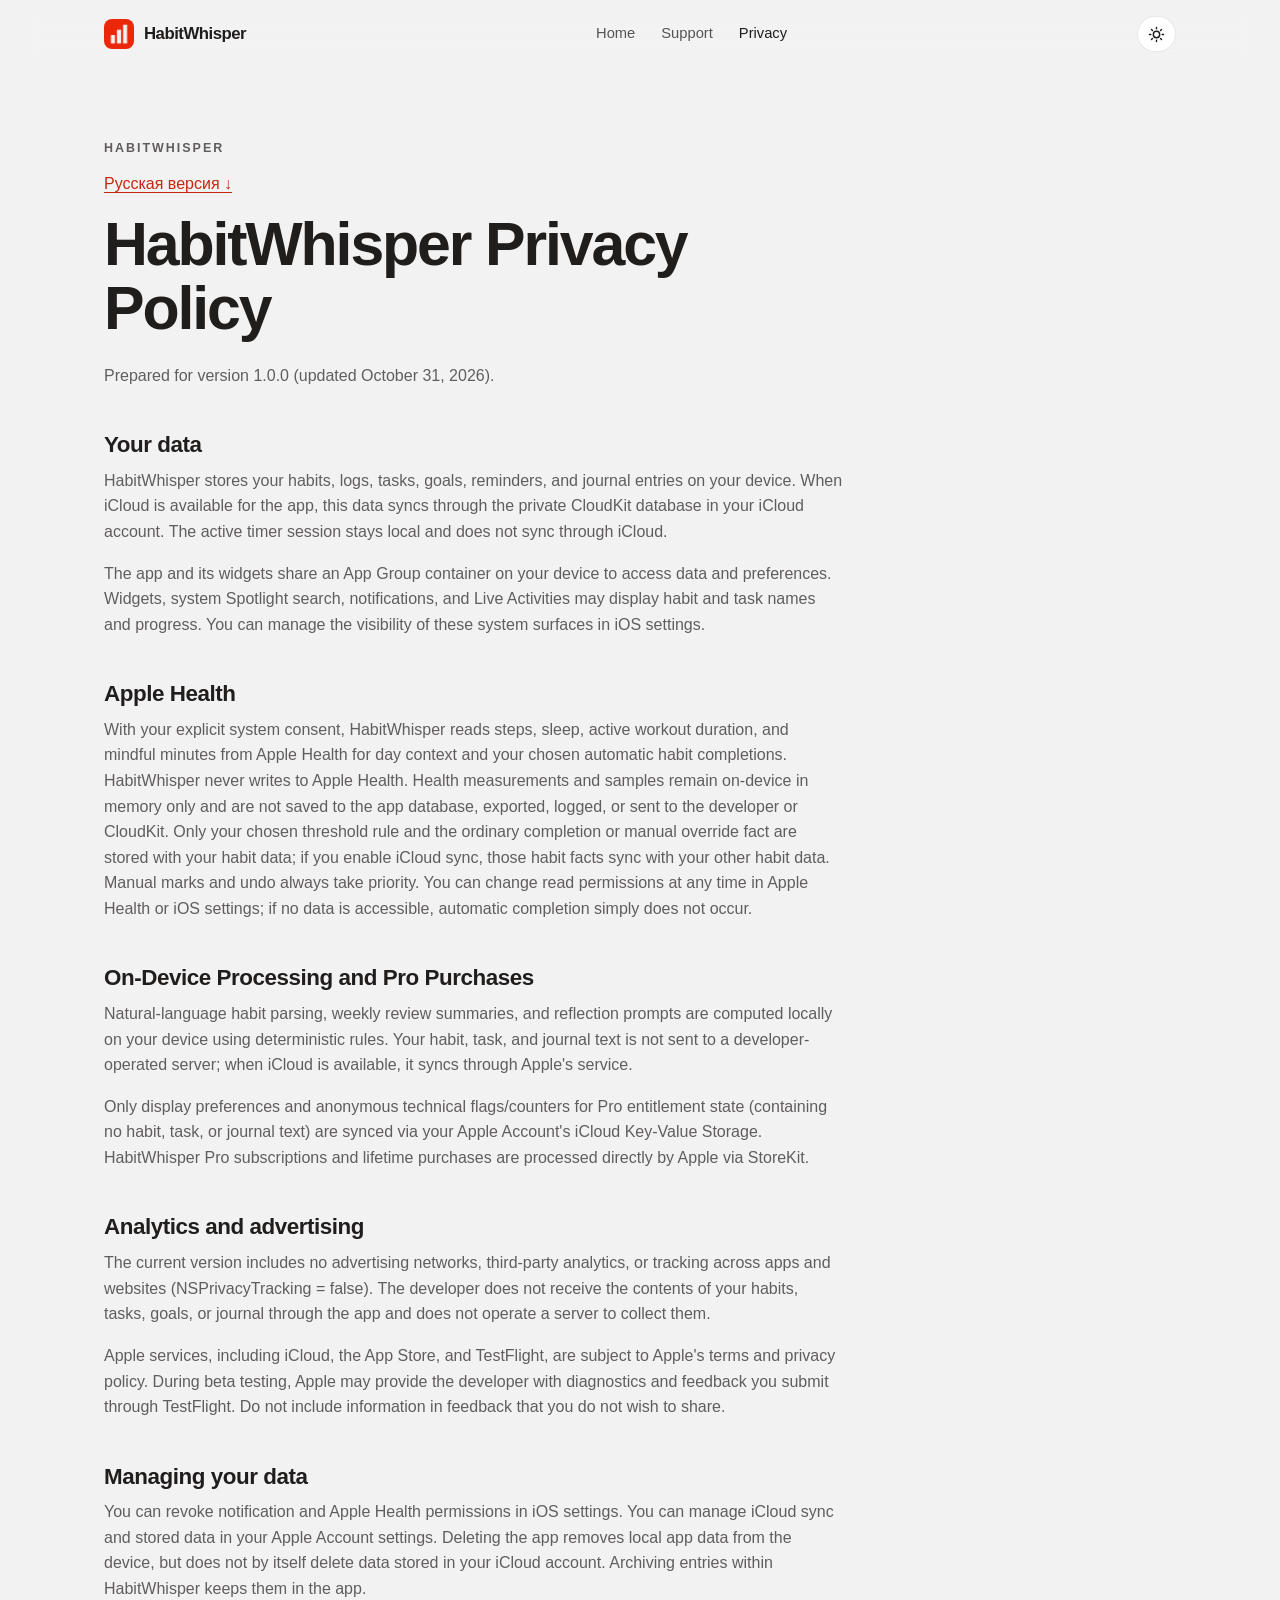
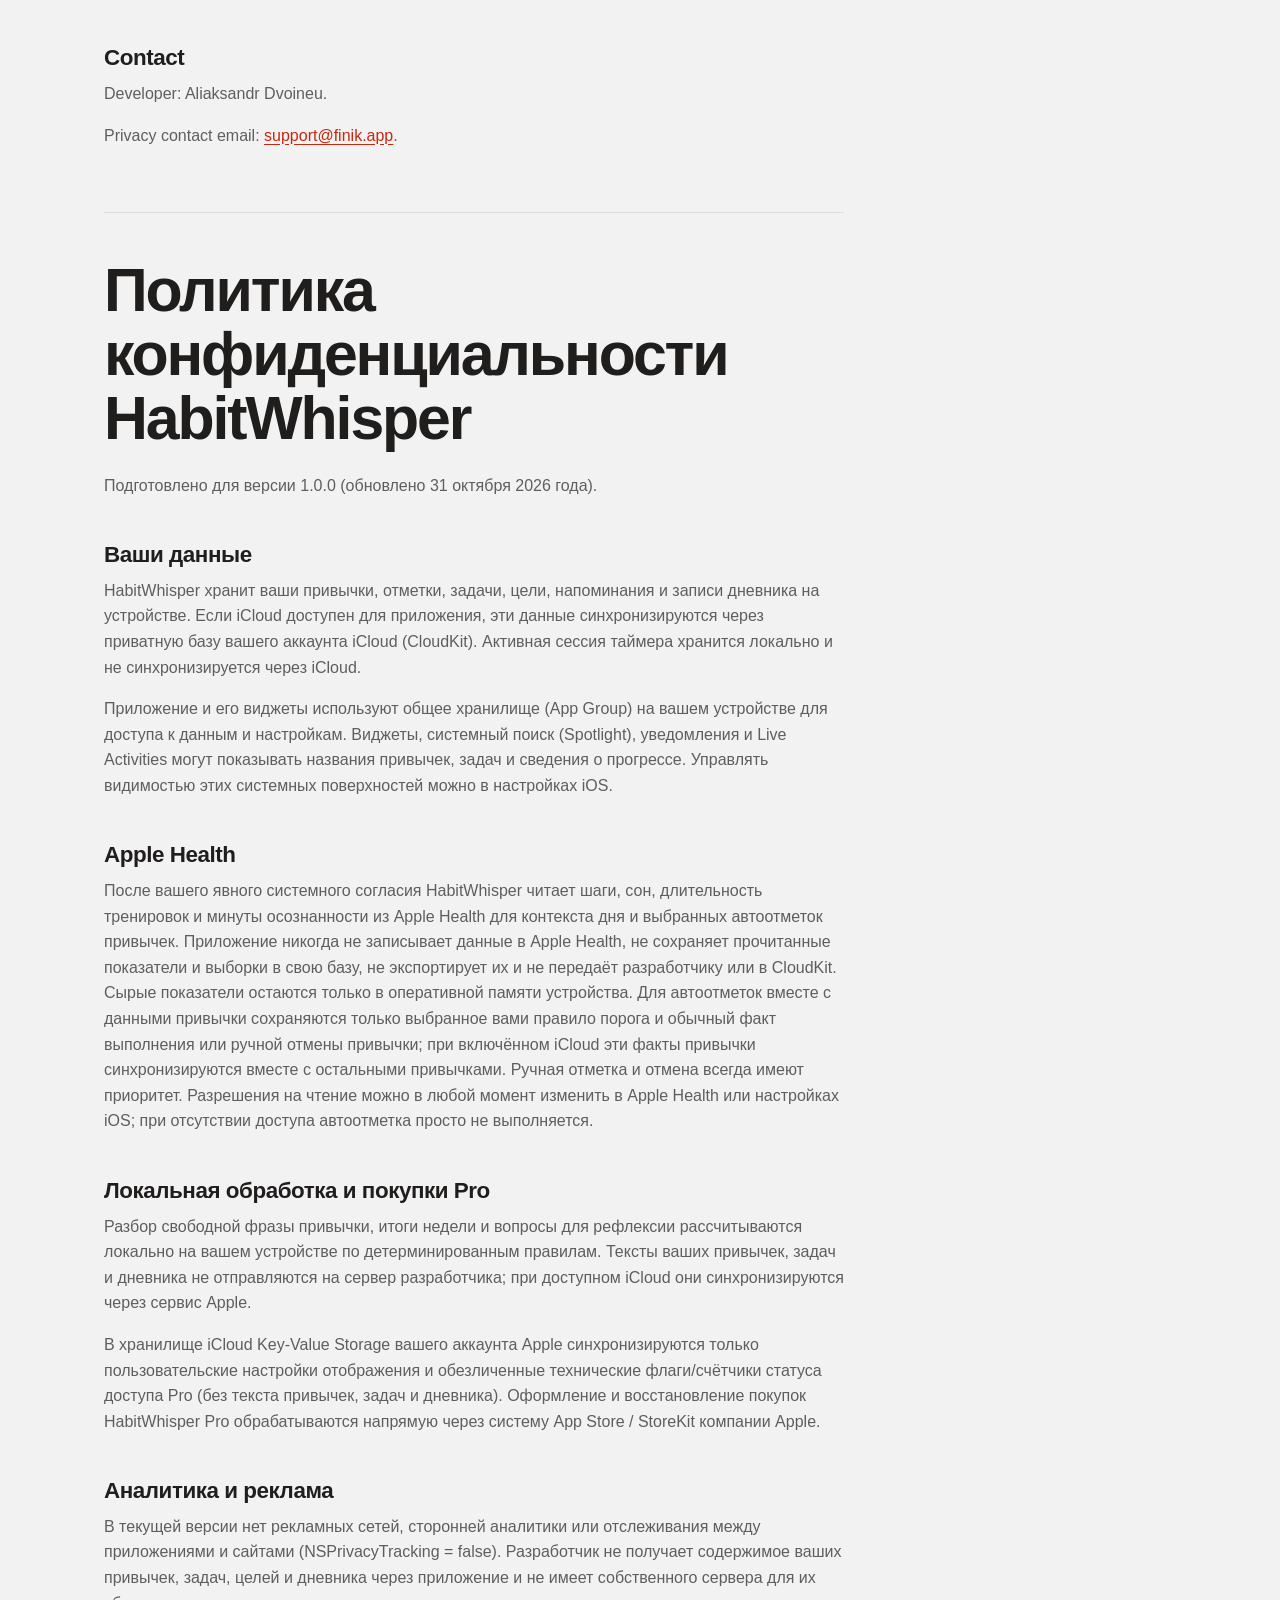
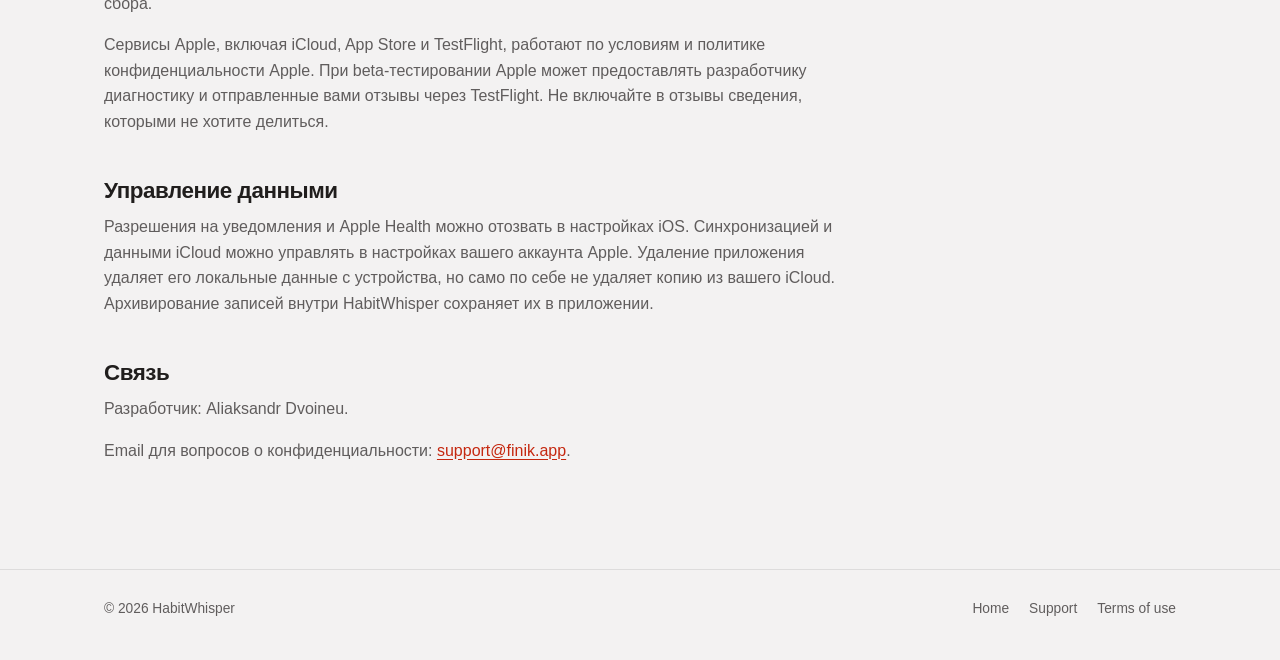
==== commit f0858f10: "fix: align public site with app name" ====
--- a/privacy/index.html
+++ b/privacy/index.html
@@ -1,43 +1,43 @@
 <!doctype html>
-<html lang="en"><head><meta charset="utf-8"><meta name="viewport" content="width=device-width,initial-scale=1"><meta name="description" content="How Habit Whisper handles your data."><title>Privacy policy · Habit Whisper</title><link rel="stylesheet" href="../style.css"><link rel="icon" href="../assets/icon.png"><link rel="apple-touch-icon" href="../assets/apple-touch-icon.png"><script>try{var t=localStorage.getItem("hw-theme");if(t)document.documentElement.dataset.theme=t}catch(e){}</script></head><body>
-<header class="header"><div class="wrap"><a class="brand" href="../"><img src="../assets/icon.png" alt="" width="30" height="30">Habit Whisper</a><nav class="nav" aria-label="Navigation"><a href="../">Home</a><a href="../support/">Support</a><a href="./" aria-current="page">Privacy</a></nav><div class="tools"><button class="chip-btn theme-btn" type="button" aria-label="Toggle theme"><svg class="sun" viewBox="0 0 24 24" fill="none" stroke="currentColor" stroke-width="2" stroke-linecap="round"><circle cx="12" cy="12" r="4.5"/><path d="M12 2v2M12 20v2M4.9 4.9l1.4 1.4M17.7 17.7l1.4 1.4M2 12h2M20 12h2M4.9 19.1l1.4-1.4M17.7 6.3l1.4-1.4"/></svg><svg class="moon" viewBox="0 0 24 24" fill="none" stroke="currentColor" stroke-width="2" stroke-linecap="round" stroke-linejoin="round"><path d="M20 14.5A8.5 8.5 0 1 1 9.5 4a7 7 0 0 0 10.5 10.5z"/></svg></button></div></div></header>
-<main class="wrap"><article class="document"><p class="eyebrow">Habit Whisper</p><p><a href="#ru" lang="ru">Русская версия ↓</a></p>
-<h1>Habit Whisper Privacy Policy</h1>
+<html lang="en"><head><meta charset="utf-8"><meta name="viewport" content="width=device-width,initial-scale=1"><meta name="description" content="How HabitWhisper handles your data."><title>Privacy policy · HabitWhisper</title><link rel="stylesheet" href="../style.css"><link rel="icon" href="../assets/icon.png"><link rel="apple-touch-icon" href="../assets/apple-touch-icon.png"><script>try{var t=localStorage.getItem("hw-theme");if(t)document.documentElement.dataset.theme=t}catch(e){}</script></head><body>
+<header class="header"><div class="wrap"><a class="brand" href="../"><img src="../assets/icon.png" alt="" width="30" height="30">HabitWhisper</a><nav class="nav" aria-label="Navigation"><a href="../">Home</a><a href="../support/">Support</a><a href="./" aria-current="page">Privacy</a></nav><div class="tools"><button class="chip-btn theme-btn" type="button" aria-label="Toggle theme"><svg class="sun" viewBox="0 0 24 24" fill="none" stroke="currentColor" stroke-width="2" stroke-linecap="round"><circle cx="12" cy="12" r="4.5"/><path d="M12 2v2M12 20v2M4.9 4.9l1.4 1.4M17.7 17.7l1.4 1.4M2 12h2M20 12h2M4.9 19.1l1.4-1.4M17.7 6.3l1.4-1.4"/></svg><svg class="moon" viewBox="0 0 24 24" fill="none" stroke="currentColor" stroke-width="2" stroke-linecap="round" stroke-linejoin="round"><path d="M20 14.5A8.5 8.5 0 1 1 9.5 4a7 7 0 0 0 10.5 10.5z"/></svg></button></div></div></header>
+<main class="wrap"><article class="document"><p class="eyebrow">HabitWhisper</p><p><a href="#ru" lang="ru">Русская версия ↓</a></p>
+<h1>HabitWhisper Privacy Policy</h1>
 <p>Prepared for version 1.0.0 (updated October 31, 2026).</p>
 <h2>Your data</h2>
-<p>Habit Whisper stores your habits, logs, tasks, goals, reminders, and journal entries on your device. When iCloud is available for the app, this data syncs through the private CloudKit database in your iCloud account. The active timer session stays local and does not sync through iCloud.</p>
+<p>HabitWhisper stores your habits, logs, tasks, goals, reminders, and journal entries on your device. When iCloud is available for the app, this data syncs through the private CloudKit database in your iCloud account. The active timer session stays local and does not sync through iCloud.</p>
 <p>The app and its widgets share an App Group container on your device to access data and preferences. Widgets, system Spotlight search, notifications, and Live Activities may display habit and task names and progress. You can manage the visibility of these system surfaces in iOS settings.</p>
 <h2>Apple Health</h2>
-<p>With your explicit system consent, Habit Whisper reads steps, sleep, active workout duration, and mindful minutes from Apple Health for day context and your chosen automatic habit completions. Habit Whisper never writes to Apple Health. Health measurements and samples remain on-device in memory only and are not saved to the app database, exported, logged, or sent to the developer or CloudKit. Only your chosen threshold rule and the ordinary completion or manual override fact are stored with your habit data; if you enable iCloud sync, those habit facts sync with your other habit data. Manual marks and undo always take priority. You can change read permissions at any time in Apple Health or iOS settings; if no data is accessible, automatic completion simply does not occur.</p>
+<p>With your explicit system consent, HabitWhisper reads steps, sleep, active workout duration, and mindful minutes from Apple Health for day context and your chosen automatic habit completions. HabitWhisper never writes to Apple Health. Health measurements and samples remain on-device in memory only and are not saved to the app database, exported, logged, or sent to the developer or CloudKit. Only your chosen threshold rule and the ordinary completion or manual override fact are stored with your habit data; if you enable iCloud sync, those habit facts sync with your other habit data. Manual marks and undo always take priority. You can change read permissions at any time in Apple Health or iOS settings; if no data is accessible, automatic completion simply does not occur.</p>
 <h2>On-Device Processing and Pro Purchases</h2>
 <p>Natural-language habit parsing, weekly review summaries, and reflection prompts are computed locally on your device using deterministic rules. Your habit, task, and journal text is not sent to a developer-operated server; when iCloud is available, it syncs through Apple&#x27;s service.</p>
-<p>Only display preferences and anonymous technical flags/counters for Pro entitlement state (containing no habit, task, or journal text) are synced via your Apple Account&#x27;s iCloud Key-Value Storage. Habit Whisper Pro subscriptions and lifetime purchases are processed directly by Apple via StoreKit.</p>
+<p>Only display preferences and anonymous technical flags/counters for Pro entitlement state (containing no habit, task, or journal text) are synced via your Apple Account&#x27;s iCloud Key-Value Storage. HabitWhisper Pro subscriptions and lifetime purchases are processed directly by Apple via StoreKit.</p>
 <h2>Analytics and advertising</h2>
 <p>The current version includes no advertising networks, third-party analytics, or tracking across apps and websites (NSPrivacyTracking = false). The developer does not receive the contents of your habits, tasks, goals, or journal through the app and does not operate a server to collect them.</p>
 <p>Apple services, including iCloud, the App Store, and TestFlight, are subject to Apple&#x27;s terms and privacy policy. During beta testing, Apple may provide the developer with diagnostics and feedback you submit through TestFlight. Do not include information in feedback that you do not wish to share.</p>
 <h2>Managing your data</h2>
-<p>You can revoke notification and Apple Health permissions in iOS settings. You can manage iCloud sync and stored data in your Apple Account settings. Deleting the app removes local app data from the device, but does not by itself delete data stored in your iCloud account. Archiving entries within Habit Whisper keeps them in the app.</p>
+<p>You can revoke notification and Apple Health permissions in iOS settings. You can manage iCloud sync and stored data in your Apple Account settings. Deleting the app removes local app data from the device, but does not by itself delete data stored in your iCloud account. Archiving entries within HabitWhisper keeps them in the app.</p>
 <h2>Contact</h2>
 <p>Developer: Aliaksandr Dvoineu.</p>
 <p>Privacy contact email: <a href="mailto:support@finik.app">support@finik.app</a>.</p>
 <section class="language" id="ru" lang="ru">
-<h1>Политика конфиденциальности Habit Whisper</h1>
+<h1>Политика конфиденциальности HabitWhisper</h1>
 <p>Подготовлено для версии 1.0.0 (обновлено 31 октября 2026 года).</p>
 <h2>Ваши данные</h2>
-<p>Habit Whisper хранит ваши привычки, отметки, задачи, цели, напоминания и записи дневника на устройстве. Если iCloud доступен для приложения, эти данные синхронизируются через приватную базу вашего аккаунта iCloud (CloudKit). Активная сессия таймера хранится локально и не синхронизируется через iCloud.</p>
+<p>HabitWhisper хранит ваши привычки, отметки, задачи, цели, напоминания и записи дневника на устройстве. Если iCloud доступен для приложения, эти данные синхронизируются через приватную базу вашего аккаунта iCloud (CloudKit). Активная сессия таймера хранится локально и не синхронизируется через iCloud.</p>
 <p>Приложение и его виджеты используют общее хранилище (App Group) на вашем устройстве для доступа к данным и настройкам. Виджеты, системный поиск (Spotlight), уведомления и Live Activities могут показывать названия привычек, задач и сведения о прогрессе. Управлять видимостью этих системных поверхностей можно в настройках iOS.</p>
 <h2>Apple Health</h2>
-<p>После вашего явного системного согласия Habit Whisper читает шаги, сон, длительность тренировок и минуты осознанности из Apple Health для контекста дня и выбранных автоотметок привычек. Приложение никогда не записывает данные в Apple Health, не сохраняет прочитанные показатели и выборки в свою базу, не экспортирует их и не передаёт разработчику или в CloudKit. Сырые показатели остаются только в оперативной памяти устройства. Для автоотметок вместе с данными привычки сохраняются только выбранное вами правило порога и обычный факт выполнения или ручной отмены привычки; при включённом iCloud эти факты привычки синхронизируются вместе с остальными привычками. Ручная отметка и отмена всегда имеют приоритет. Разрешения на чтение можно в любой момент изменить в Apple Health или настройках iOS; при отсутствии доступа автоотметка просто не выполняется.</p>
+<p>После вашего явного системного согласия HabitWhisper читает шаги, сон, длительность тренировок и минуты осознанности из Apple Health для контекста дня и выбранных автоотметок привычек. Приложение никогда не записывает данные в Apple Health, не сохраняет прочитанные показатели и выборки в свою базу, не экспортирует их и не передаёт разработчику или в CloudKit. Сырые показатели остаются только в оперативной памяти устройства. Для автоотметок вместе с данными привычки сохраняются только выбранное вами правило порога и обычный факт выполнения или ручной отмены привычки; при включённом iCloud эти факты привычки синхронизируются вместе с остальными привычками. Ручная отметка и отмена всегда имеют приоритет. Разрешения на чтение можно в любой момент изменить в Apple Health или настройках iOS; при отсутствии доступа автоотметка просто не выполняется.</p>
 <h2>Локальная обработка и покупки Pro</h2>
 <p>Разбор свободной фразы привычки, итоги недели и вопросы для рефлексии рассчитываются локально на вашем устройстве по детерминированным правилам. Тексты ваших привычек, задач и дневника не отправляются на сервер разработчика; при доступном iCloud они синхронизируются через сервис Apple.</p>
-<p>В хранилище iCloud Key-Value Storage вашего аккаунта Apple синхронизируются только пользовательские настройки отображения и обезличенные технические флаги/счётчики статуса доступа Pro (без текста привычек, задач и дневника). Оформление и восстановление покупок Habit Whisper Pro обрабатываются напрямую через систему App Store / StoreKit компании Apple.</p>
+<p>В хранилище iCloud Key-Value Storage вашего аккаунта Apple синхронизируются только пользовательские настройки отображения и обезличенные технические флаги/счётчики статуса доступа Pro (без текста привычек, задач и дневника). Оформление и восстановление покупок HabitWhisper Pro обрабатываются напрямую через систему App Store / StoreKit компании Apple.</p>
 <h2>Аналитика и реклама</h2>
 <p>В текущей версии нет рекламных сетей, сторонней аналитики или отслеживания между приложениями и сайтами (NSPrivacyTracking = false). Разработчик не получает содержимое ваших привычек, задач, целей и дневника через приложение и не имеет собственного сервера для их сбора.</p>
 <p>Сервисы Apple, включая iCloud, App Store и TestFlight, работают по условиям и политике конфиденциальности Apple. При beta-тестировании Apple может предоставлять разработчику диагностику и отправленные вами отзывы через TestFlight. Не включайте в отзывы сведения, которыми не хотите делиться.</p>
 <h2>Управление данными</h2>
-<p>Разрешения на уведомления и Apple Health можно отозвать в настройках iOS. Синхронизацией и данными iCloud можно управлять в настройках вашего аккаунта Apple. Удаление приложения удаляет его локальные данные с устройства, но само по себе не удаляет копию из вашего iCloud. Архивирование записей внутри Habit Whisper сохраняет их в приложении.</p>
+<p>Разрешения на уведомления и Apple Health можно отозвать в настройках iOS. Синхронизацией и данными iCloud можно управлять в настройках вашего аккаунта Apple. Удаление приложения удаляет его локальные данные с устройства, но само по себе не удаляет копию из вашего iCloud. Архивирование записей внутри HabitWhisper сохраняет их в приложении.</p>
 <h2>Связь</h2>
 <p>Разработчик: Aliaksandr Dvoineu.</p>
 <p>Email для вопросов о конфиденциальности: <a href="mailto:support@finik.app">support@finik.app</a>.</p>
 </section></article></main>
-<footer class="footer"><div class="wrap"><span>© 2026 Habit Whisper</span><nav aria-label="Footer"><a href="../">Home</a><a href="../support/">Support</a><a href="https://www.apple.com/legal/internet-services/itunes/dev/stdeula/">Terms of use</a></nav></div></footer><script src="../site.js"></script></body></html>
+<footer class="footer"><div class="wrap"><span>© 2026 HabitWhisper</span><nav aria-label="Footer"><a href="../">Home</a><a href="../support/">Support</a><a href="https://www.apple.com/legal/internet-services/itunes/dev/stdeula/">Terms of use</a></nav></div></footer><script src="../site.js"></script></body></html>
--- a/style.css
+++ b/style.css
@@ -1,4 +1,4 @@
-/* Habit Whisper — site styles. Colors mirror the app's DesignSystem (Colors.xcassets). */
+/* HabitWhisper — site styles. Colors mirror the app's DesignSystem (Colors.xcassets). */
 :root{
   --accent:#EC3013;--accent-text:#C52810;--accent-soft:#FFE0D9;--accent-softer:#FFF2EF;
   --bg:#F3F2F2;--bg-2:#EAE9E9;--card:#FFFFFF;--ink:#201E1D;--muted:#605D5D;--line:rgba(32,30,29,.1);
@@ -245,3 +245,48 @@
   .check svg{stroke-dashoffset:0}
   .heat i{transform:none}
 }
+
+/* Mac companion */
+.mac-grid{display:grid;grid-template-columns:1fr 1.05fr;gap:56px;align-items:center}
+.soon{display:inline-block;margin-left:8px;padding:3px 9px;border-radius:999px;background:var(--accent-softer);color:var(--accent-text);letter-spacing:.06em;font-size:.68rem;vertical-align:middle}
+.mac-lead{font-size:1.1rem;color:var(--muted);margin-top:18px}
+.mac-points{list-style:none;padding:0;margin:30px 0 0;display:flex;flex-direction:column;gap:18px}
+.mac-points li{display:flex;gap:14px}
+.mac-points svg{flex:none;width:40px;height:40px;padding:9px;border-radius:12px;background:var(--accent-softer);color:var(--accent)}
+.mac-points b{display:block;font-size:1rem}
+.mac-points span{color:var(--muted);font-size:.94rem}
+.clients{display:flex;flex-wrap:wrap;gap:8px;margin-top:28px}
+.clients span{border:1px solid var(--line);border-radius:999px;padding:6px 14px;font-size:.84rem;font-weight:650}
+.mac-demo{position:relative}
+.term{background:#141312;color:#F4F2F0;border-radius:18px;box-shadow:var(--shadow);overflow:hidden;font-size:.92rem;border:1px solid rgba(255,255,255,.08)}
+.term-bar{display:flex;align-items:center;gap:7px;padding:12px 14px;background:#1d1b1a;border-bottom:1px solid rgba(255,255,255,.06)}
+.term-bar i{width:11px;height:11px;border-radius:50%;background:#3a3736}
+.term-bar i:first-child{background:#FF563C}
+.term-bar span{margin-left:10px;font:500 .75rem ui-monospace,SFMono-Regular,Menlo,monospace;color:#9B9797}
+.term-body{padding:20px 20px 60px;display:flex;flex-direction:column;gap:10px}
+.term .msg{max-width:85%;padding:10px 14px;border-radius:14px;line-height:1.45}
+.term .user{align-self:flex-end;background:var(--accent);color:#fff;border-bottom-right-radius:4px}
+.term .bot{background:#262322;border-bottom-left-radius:4px}
+.term .tool{font:500 .76rem ui-monospace,SFMono-Regular,Menlo,monospace;color:#BAB6B6;display:flex;align-items:center;gap:8px;padding-left:4px}
+.term .tool .dot{width:7px;height:7px;border-radius:50%;background:#FF563C;box-shadow:0 0 0 4px rgba(255,86,60,.18)}
+.term-body>*{opacity:0;transform:translateY(8px)}
+.mac-demo.in .term-body>*{animation:pop .5s cubic-bezier(.2,.7,.2,1) forwards}
+.mac-demo.in .m1{animation-delay:.3s}.mac-demo.in .m2{animation-delay:1.1s}.mac-demo.in .m3{animation-delay:1.8s}
+.mac-demo.in .m4{animation-delay:3.2s}.mac-demo.in .m5{animation-delay:4s}.mac-demo.in .m6{animation-delay:4.7s}
+@keyframes pop{to{opacity:1;transform:none}}
+.menubar-panel{position:relative;margin:-44px -18px 0 auto;width:240px;background:var(--card);color:var(--ink);border:1px solid var(--line);border-radius:16px;padding:14px;box-shadow:0 24px 50px -20px rgba(0,0,0,.45);font-size:.82rem;animation:bob 7s ease-in-out infinite}
+.mp-head{display:flex;gap:10px;align-items:center;padding-bottom:10px;border-bottom:1px solid var(--line)}
+.mp-head img{border-radius:7px}
+.mp-head small{display:flex;align-items:center;gap:6px;color:var(--muted)}
+.live{width:7px;height:7px;border-radius:50%;background:#42734F;animation:blink 2s infinite}
+@keyframes blink{50%{opacity:.35}}
+.mp-row{display:flex;justify-content:space-between;align-items:center;padding:9px 0;border-bottom:1px solid var(--line);font-weight:600}
+.switch{width:30px;height:18px;border-radius:99px;background:var(--bg-2);position:relative}
+.switch::after{content:"";position:absolute;top:2px;left:2px;width:14px;height:14px;border-radius:50%;background:#fff;box-shadow:0 1px 2px rgba(0,0,0,.3);transition:transform .3s}
+.switch.on{background:var(--accent)}.switch.on::after{transform:translateX(12px)}
+.mp-log{padding-top:9px;display:flex;flex-direction:column;gap:4px}
+.mp-log small{color:var(--muted);font-weight:650;margin-bottom:2px}
+.mp-log time{color:var(--muted);margin-right:8px;font-variant-numeric:tabular-nums}
+@media (max-width:960px){.mac-grid{grid-template-columns:1fr}.menubar-panel{margin-right:0}}
+@media (max-width:650px){.menubar-panel{width:230px}}
+@media (prefers-reduced-motion:reduce){.term-body>*{opacity:1;transform:none}}
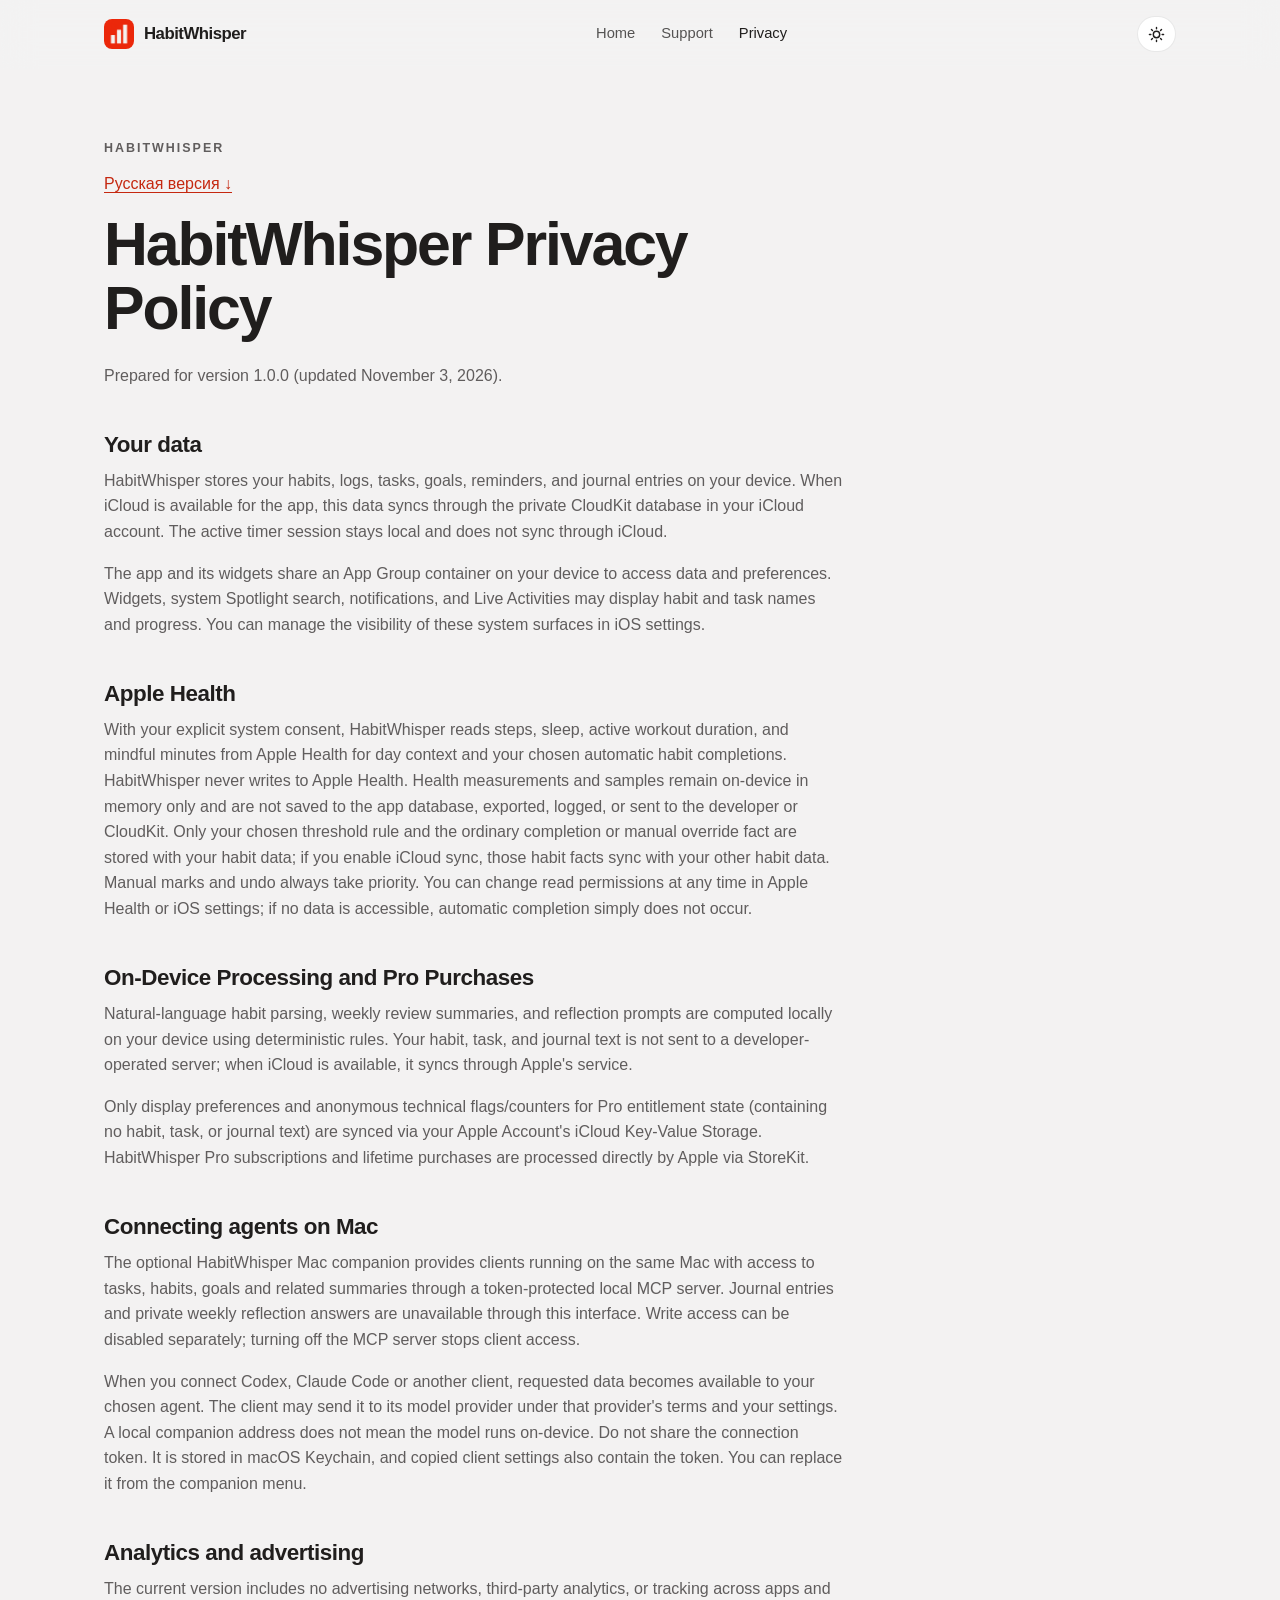
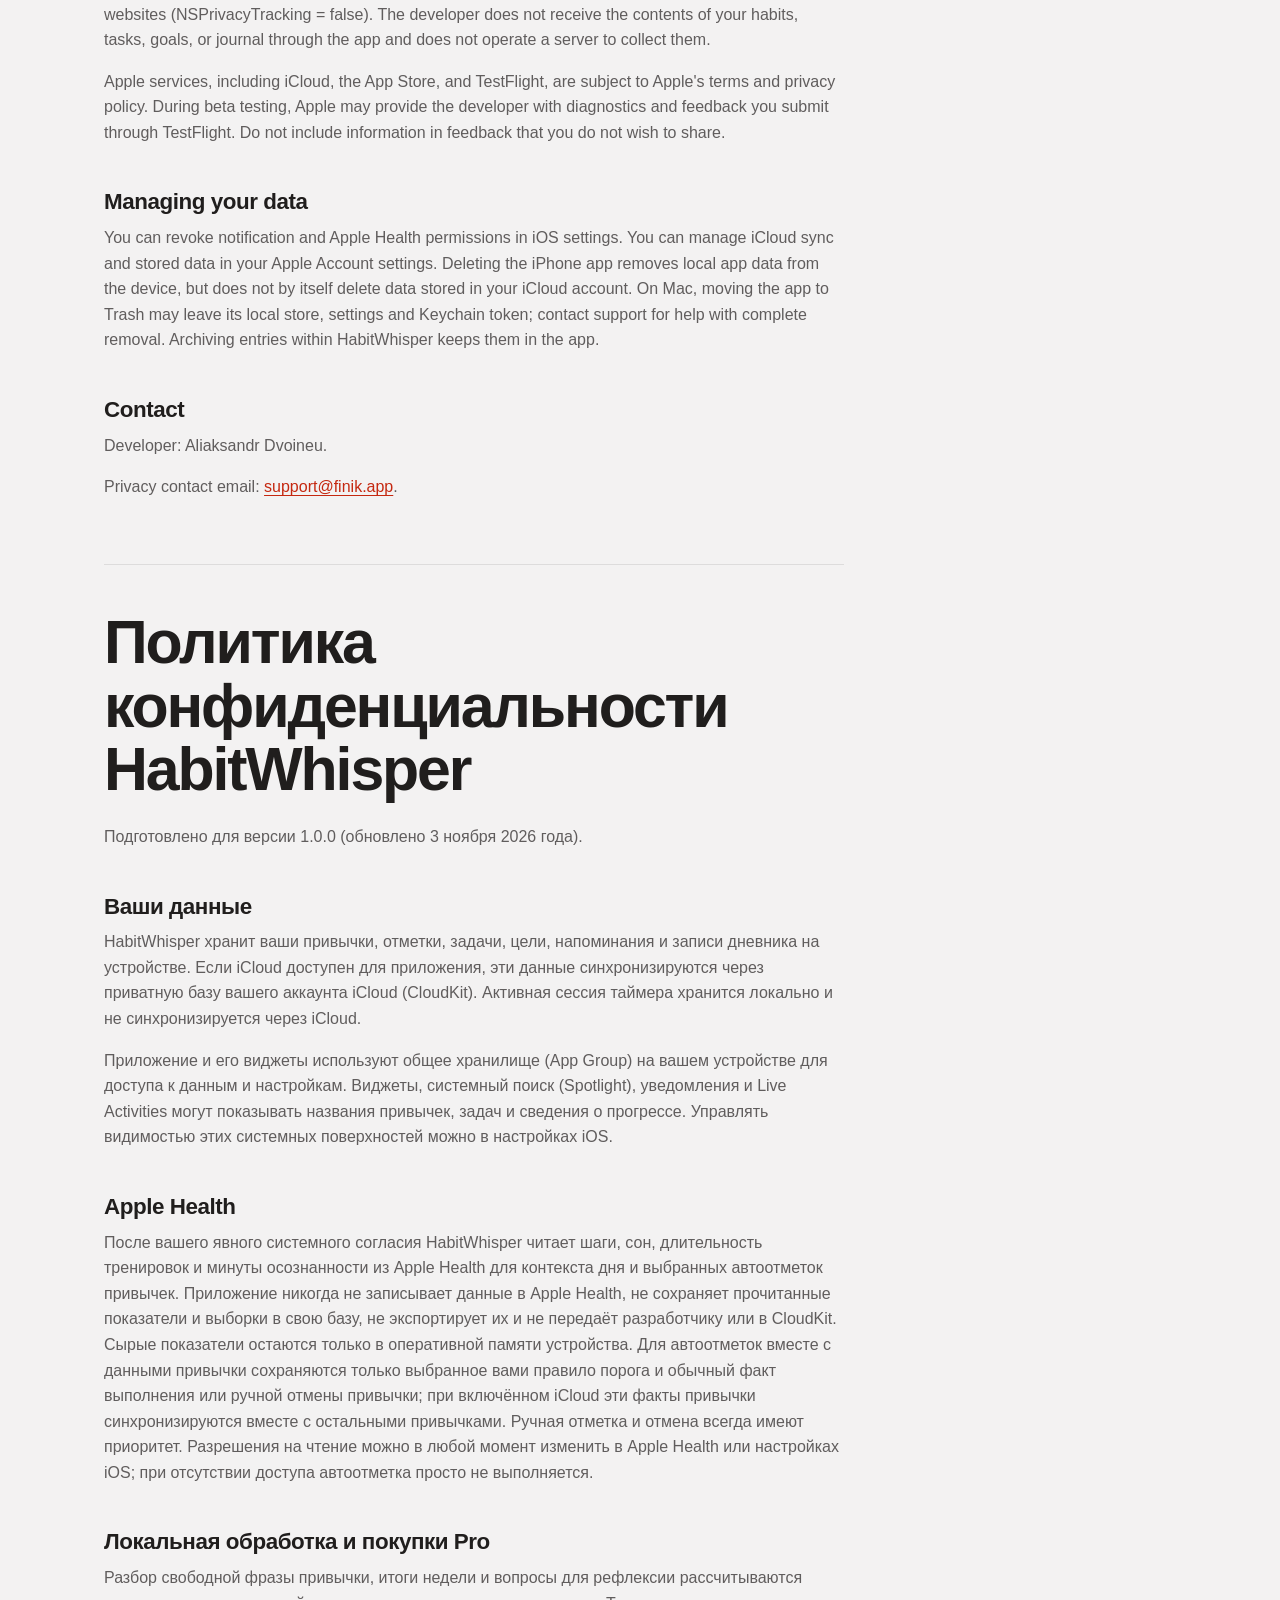
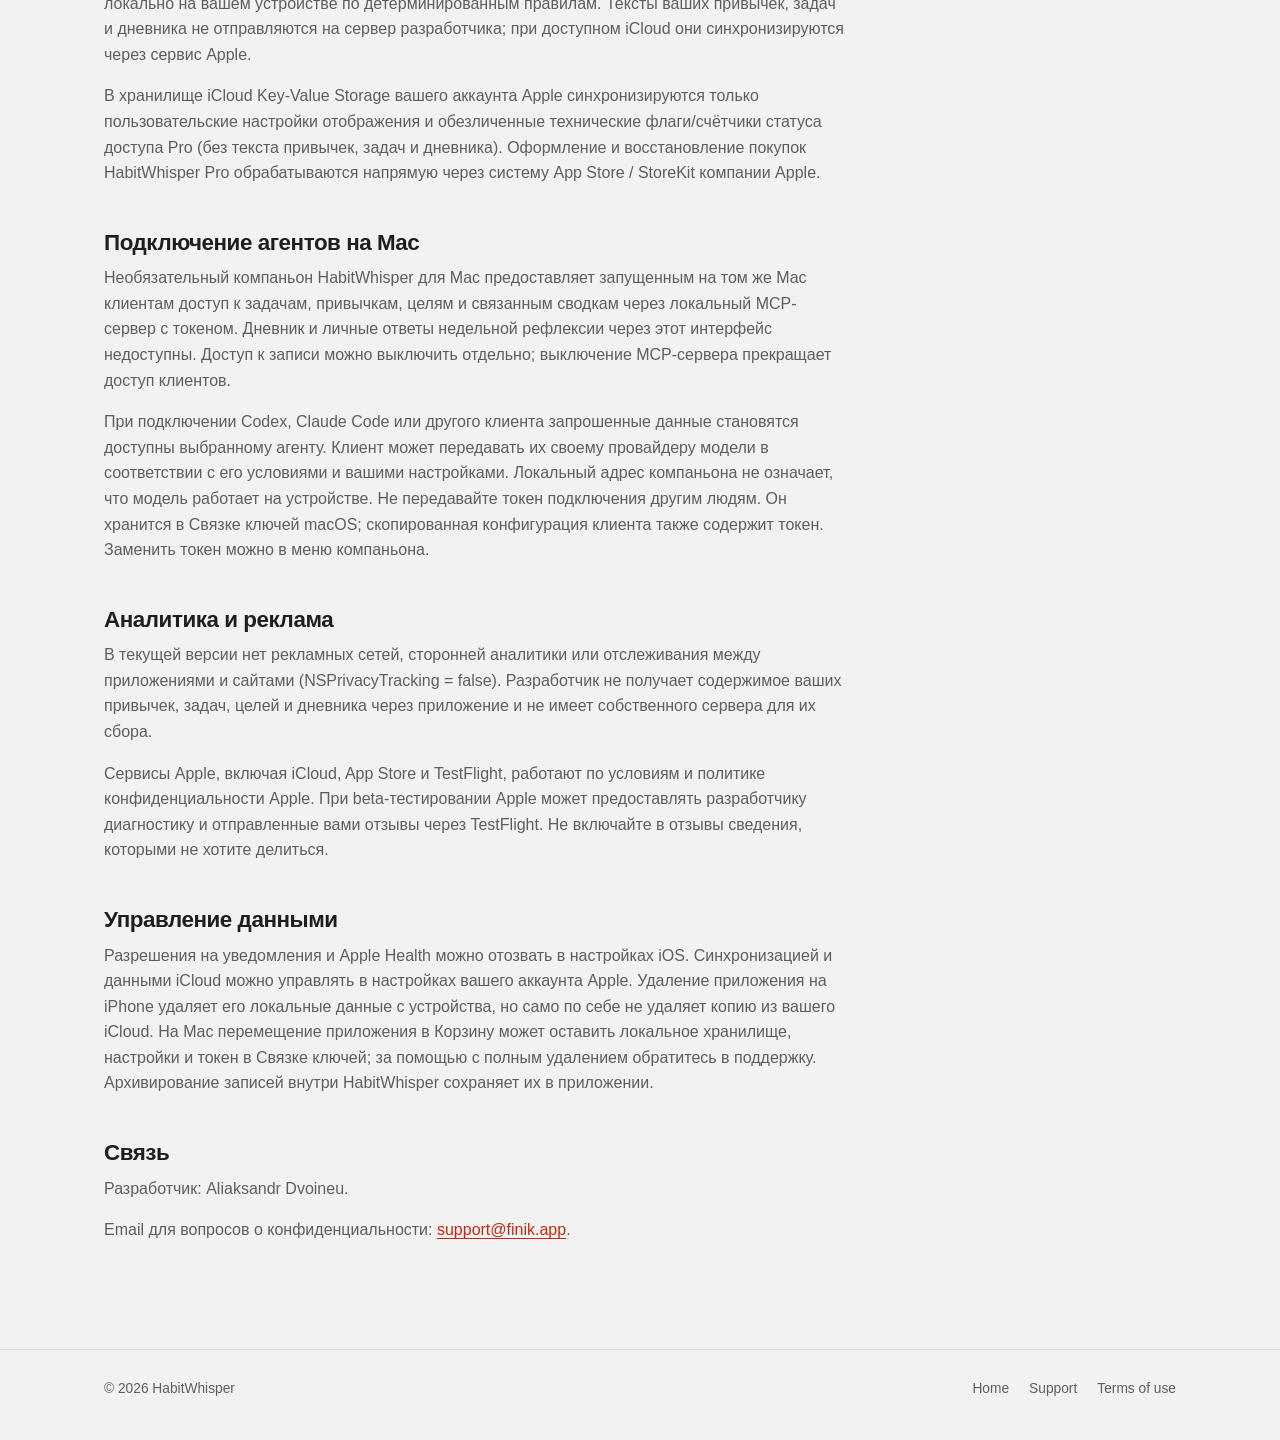
==== commit 83f543cd: "feat: publish notarized Mac companion and usage guide" ====
--- a/privacy/index.html
+++ b/privacy/index.html
@@ -3,7 +3,7 @@
 <header class="header"><div class="wrap"><a class="brand" href="../"><img src="../assets/icon.png" alt="" width="30" height="30">HabitWhisper</a><nav class="nav" aria-label="Navigation"><a href="../">Home</a><a href="../support/">Support</a><a href="./" aria-current="page">Privacy</a></nav><div class="tools"><button class="chip-btn theme-btn" type="button" aria-label="Toggle theme"><svg class="sun" viewBox="0 0 24 24" fill="none" stroke="currentColor" stroke-width="2" stroke-linecap="round"><circle cx="12" cy="12" r="4.5"/><path d="M12 2v2M12 20v2M4.9 4.9l1.4 1.4M17.7 17.7l1.4 1.4M2 12h2M20 12h2M4.9 19.1l1.4-1.4M17.7 6.3l1.4-1.4"/></svg><svg class="moon" viewBox="0 0 24 24" fill="none" stroke="currentColor" stroke-width="2" stroke-linecap="round" stroke-linejoin="round"><path d="M20 14.5A8.5 8.5 0 1 1 9.5 4a7 7 0 0 0 10.5 10.5z"/></svg></button></div></div></header>
 <main class="wrap"><article class="document"><p class="eyebrow">HabitWhisper</p><p><a href="#ru" lang="ru">Русская версия ↓</a></p>
 <h1>HabitWhisper Privacy Policy</h1>
-<p>Prepared for version 1.0.0 (updated October 31, 2026).</p>
+<p>Prepared for version 1.0.0 (updated November 3, 2026).</p>
 <h2>Your data</h2>
 <p>HabitWhisper stores your habits, logs, tasks, goals, reminders, and journal entries on your device. When iCloud is available for the app, this data syncs through the private CloudKit database in your iCloud account. The active timer session stays local and does not sync through iCloud.</p>
 <p>The app and its widgets share an App Group container on your device to access data and preferences. Widgets, system Spotlight search, notifications, and Live Activities may display habit and task names and progress. You can manage the visibility of these system surfaces in iOS settings.</p>
@@ -12,17 +12,20 @@
 <h2>On-Device Processing and Pro Purchases</h2>
 <p>Natural-language habit parsing, weekly review summaries, and reflection prompts are computed locally on your device using deterministic rules. Your habit, task, and journal text is not sent to a developer-operated server; when iCloud is available, it syncs through Apple&#x27;s service.</p>
 <p>Only display preferences and anonymous technical flags/counters for Pro entitlement state (containing no habit, task, or journal text) are synced via your Apple Account&#x27;s iCloud Key-Value Storage. HabitWhisper Pro subscriptions and lifetime purchases are processed directly by Apple via StoreKit.</p>
+<h2>Connecting agents on Mac</h2>
+<p>The optional HabitWhisper Mac companion provides clients running on the same Mac with access to tasks, habits, goals and related summaries through a token-protected local MCP server. Journal entries and private weekly reflection answers are unavailable through this interface. Write access can be disabled separately; turning off the MCP server stops client access.</p>
+<p>When you connect Codex, Claude Code or another client, requested data becomes available to your chosen agent. The client may send it to its model provider under that provider&#x27;s terms and your settings. A local companion address does not mean the model runs on-device. Do not share the connection token. It is stored in macOS Keychain, and copied client settings also contain the token. You can replace it from the companion menu.</p>
 <h2>Analytics and advertising</h2>
 <p>The current version includes no advertising networks, third-party analytics, or tracking across apps and websites (NSPrivacyTracking = false). The developer does not receive the contents of your habits, tasks, goals, or journal through the app and does not operate a server to collect them.</p>
 <p>Apple services, including iCloud, the App Store, and TestFlight, are subject to Apple&#x27;s terms and privacy policy. During beta testing, Apple may provide the developer with diagnostics and feedback you submit through TestFlight. Do not include information in feedback that you do not wish to share.</p>
 <h2>Managing your data</h2>
-<p>You can revoke notification and Apple Health permissions in iOS settings. You can manage iCloud sync and stored data in your Apple Account settings. Deleting the app removes local app data from the device, but does not by itself delete data stored in your iCloud account. Archiving entries within HabitWhisper keeps them in the app.</p>
+<p>You can revoke notification and Apple Health permissions in iOS settings. You can manage iCloud sync and stored data in your Apple Account settings. Deleting the iPhone app removes local app data from the device, but does not by itself delete data stored in your iCloud account. On Mac, moving the app to Trash may leave its local store, settings and Keychain token; contact support for help with complete removal. Archiving entries within HabitWhisper keeps them in the app.</p>
 <h2>Contact</h2>
 <p>Developer: Aliaksandr Dvoineu.</p>
 <p>Privacy contact email: <a href="mailto:support@finik.app">support@finik.app</a>.</p>
 <section class="language" id="ru" lang="ru">
 <h1>Политика конфиденциальности HabitWhisper</h1>
-<p>Подготовлено для версии 1.0.0 (обновлено 31 октября 2026 года).</p>
+<p>Подготовлено для версии 1.0.0 (обновлено 3 ноября 2026 года).</p>
 <h2>Ваши данные</h2>
 <p>HabitWhisper хранит ваши привычки, отметки, задачи, цели, напоминания и записи дневника на устройстве. Если iCloud доступен для приложения, эти данные синхронизируются через приватную базу вашего аккаунта iCloud (CloudKit). Активная сессия таймера хранится локально и не синхронизируется через iCloud.</p>
 <p>Приложение и его виджеты используют общее хранилище (App Group) на вашем устройстве для доступа к данным и настройкам. Виджеты, системный поиск (Spotlight), уведомления и Live Activities могут показывать названия привычек, задач и сведения о прогрессе. Управлять видимостью этих системных поверхностей можно в настройках iOS.</p>
@@ -31,11 +34,14 @@
 <h2>Локальная обработка и покупки Pro</h2>
 <p>Разбор свободной фразы привычки, итоги недели и вопросы для рефлексии рассчитываются локально на вашем устройстве по детерминированным правилам. Тексты ваших привычек, задач и дневника не отправляются на сервер разработчика; при доступном iCloud они синхронизируются через сервис Apple.</p>
 <p>В хранилище iCloud Key-Value Storage вашего аккаунта Apple синхронизируются только пользовательские настройки отображения и обезличенные технические флаги/счётчики статуса доступа Pro (без текста привычек, задач и дневника). Оформление и восстановление покупок HabitWhisper Pro обрабатываются напрямую через систему App Store / StoreKit компании Apple.</p>
+<h2>Подключение агентов на Mac</h2>
+<p>Необязательный компаньон HabitWhisper для Mac предоставляет запущенным на том же Mac клиентам доступ к задачам, привычкам, целям и связанным сводкам через локальный MCP-сервер с токеном. Дневник и личные ответы недельной рефлексии через этот интерфейс недоступны. Доступ к записи можно выключить отдельно; выключение MCP-сервера прекращает доступ клиентов.</p>
+<p>При подключении Codex, Claude Code или другого клиента запрошенные данные становятся доступны выбранному агенту. Клиент может передавать их своему провайдеру модели в соответствии с его условиями и вашими настройками. Локальный адрес компаньона не означает, что модель работает на устройстве. Не передавайте токен подключения другим людям. Он хранится в Связке ключей macOS; скопированная конфигурация клиента также содержит токен. Заменить токен можно в меню компаньона.</p>
 <h2>Аналитика и реклама</h2>
 <p>В текущей версии нет рекламных сетей, сторонней аналитики или отслеживания между приложениями и сайтами (NSPrivacyTracking = false). Разработчик не получает содержимое ваших привычек, задач, целей и дневника через приложение и не имеет собственного сервера для их сбора.</p>
 <p>Сервисы Apple, включая iCloud, App Store и TestFlight, работают по условиям и политике конфиденциальности Apple. При beta-тестировании Apple может предоставлять разработчику диагностику и отправленные вами отзывы через TestFlight. Не включайте в отзывы сведения, которыми не хотите делиться.</p>
 <h2>Управление данными</h2>
-<p>Разрешения на уведомления и Apple Health можно отозвать в настройках iOS. Синхронизацией и данными iCloud можно управлять в настройках вашего аккаунта Apple. Удаление приложения удаляет его локальные данные с устройства, но само по себе не удаляет копию из вашего iCloud. Архивирование записей внутри HabitWhisper сохраняет их в приложении.</p>
+<p>Разрешения на уведомления и Apple Health можно отозвать в настройках iOS. Синхронизацией и данными iCloud можно управлять в настройках вашего аккаунта Apple. Удаление приложения на iPhone удаляет его локальные данные с устройства, но само по себе не удаляет копию из вашего iCloud. На Mac перемещение приложения в Корзину может оставить локальное хранилище, настройки и токен в Связке ключей; за помощью с полным удалением обратитесь в поддержку. Архивирование записей внутри HabitWhisper сохраняет их в приложении.</p>
 <h2>Связь</h2>
 <p>Разработчик: Aliaksandr Dvoineu.</p>
 <p>Email для вопросов о конфиденциальности: <a href="mailto:support@finik.app">support@finik.app</a>.</p>
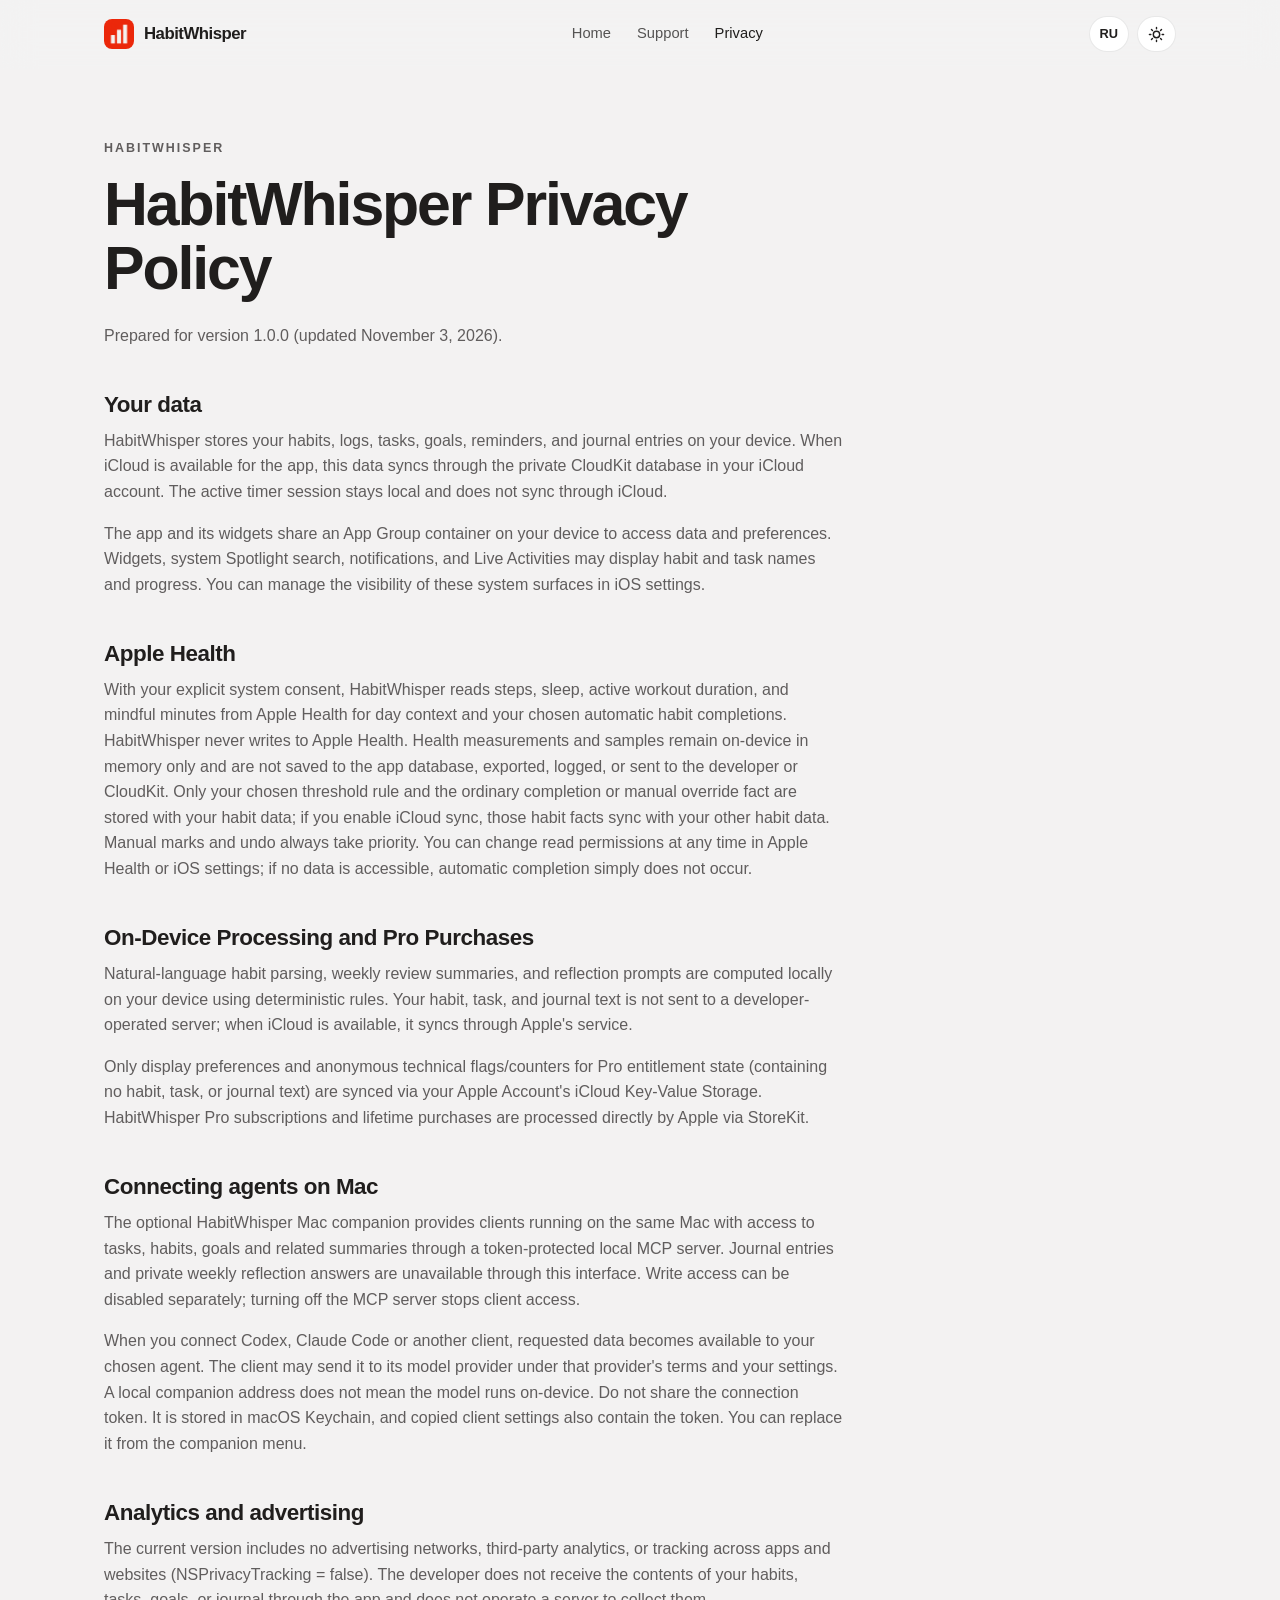
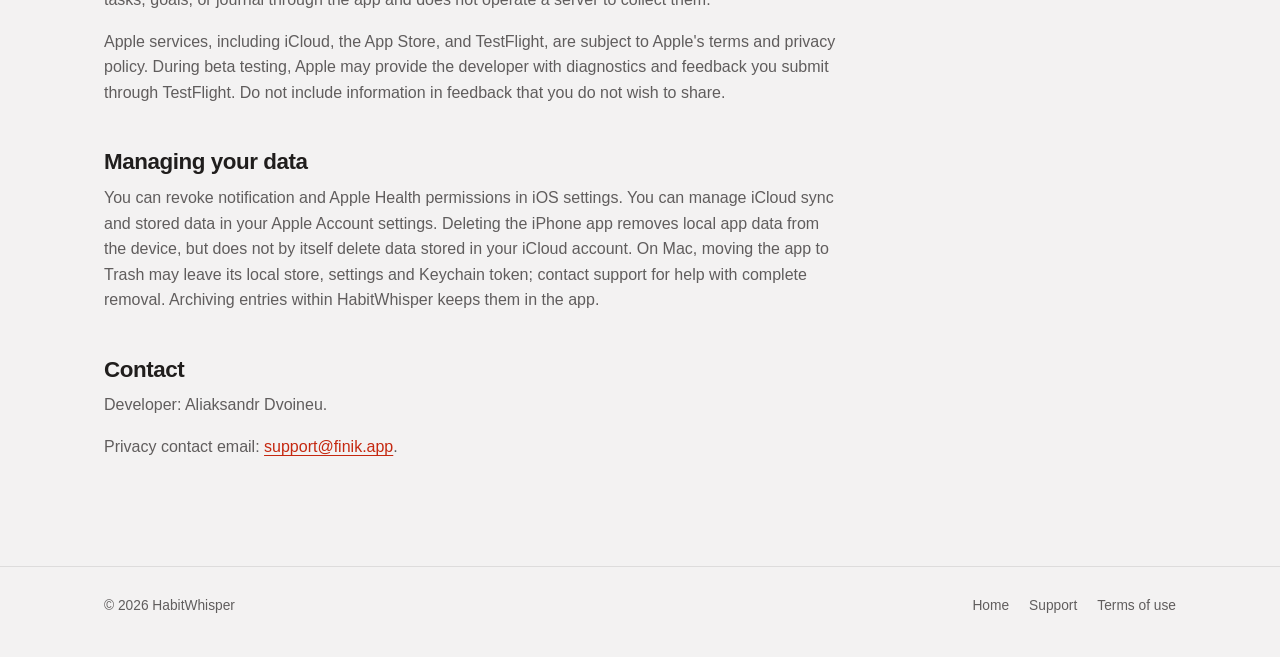
==== commit 778ff4ba: "fix: open privacy policy in the selected language" ====
--- a/privacy/index.html
+++ b/privacy/index.html
@@ -1,7 +1,23 @@
 <!doctype html>
-<html lang="en"><head><meta charset="utf-8"><meta name="viewport" content="width=device-width,initial-scale=1"><meta name="description" content="How HabitWhisper handles your data."><title>Privacy policy · HabitWhisper</title><link rel="stylesheet" href="../style.css"><link rel="icon" href="../assets/icon.png"><link rel="apple-touch-icon" href="../assets/apple-touch-icon.png"><script>try{var t=localStorage.getItem("hw-theme");if(t)document.documentElement.dataset.theme=t}catch(e){}</script></head><body>
-<header class="header"><div class="wrap"><a class="brand" href="../"><img src="../assets/icon.png" alt="" width="30" height="30">HabitWhisper</a><nav class="nav" aria-label="Navigation"><a href="../">Home</a><a href="../support/">Support</a><a href="./" aria-current="page">Privacy</a></nav><div class="tools"><button class="chip-btn theme-btn" type="button" aria-label="Toggle theme"><svg class="sun" viewBox="0 0 24 24" fill="none" stroke="currentColor" stroke-width="2" stroke-linecap="round"><circle cx="12" cy="12" r="4.5"/><path d="M12 2v2M12 20v2M4.9 4.9l1.4 1.4M17.7 17.7l1.4 1.4M2 12h2M20 12h2M4.9 19.1l1.4-1.4M17.7 6.3l1.4-1.4"/></svg><svg class="moon" viewBox="0 0 24 24" fill="none" stroke="currentColor" stroke-width="2" stroke-linecap="round" stroke-linejoin="round"><path d="M20 14.5A8.5 8.5 0 1 1 9.5 4a7 7 0 0 0 10.5 10.5z"/></svg></button></div></div></header>
-<main class="wrap"><article class="document"><p class="eyebrow">HabitWhisper</p><p><a href="#ru" lang="ru">Русская версия ↓</a></p>
+<html lang="en" data-lang="en"><head><meta charset="utf-8"><meta name="viewport" content="width=device-width,initial-scale=1"><meta name="description" content="How HabitWhisper handles your data."><title>Privacy policy · HabitWhisper</title><link rel="stylesheet" href="../style.css"><link rel="icon" href="../assets/icon.png"><link rel="apple-touch-icon" href="../assets/apple-touch-icon.png"><script>try{var t=localStorage.getItem("hw-theme");if(t)document.documentElement.dataset.theme=t}catch(e){}</script><style>html[data-lang="en"] [data-l="ru"],html[data-lang="ru"] [data-l="en"]{display:none!important}.document h1{overflow-wrap:anywhere}html[lang="ru"] .document h1{font-size:clamp(1.5rem,6vw,3.8rem)}</style>
+<script>
+(function () {
+  var lang = /^(ru|be)\b/i.test(navigator.language || '') ? 'ru' : 'en';
+  var explicit = location.hash === '#ru' ? 'ru' : location.hash === '#en' ? 'en' : null;
+  try {
+    var saved = localStorage.getItem('hw-lang');
+    if (saved === 'ru' || saved === 'en') lang = saved;
+    if (explicit) localStorage.setItem('hw-lang', explicit);
+  } catch (e) {}
+  if (explicit) lang = explicit;
+  document.documentElement.dataset.lang = lang;
+  document.documentElement.lang = lang;
+})();
+</script></head><body>
+<header class="header"><div class="wrap"><a class="brand" href="../"><img src="../assets/icon.png" alt="" width="30" height="30">HabitWhisper</a><nav class="nav" aria-label="Navigation" data-en="Navigation" data-ru="Навигация"><a href="../"><span data-l="en" lang="en">Home</span><span data-l="ru" lang="ru">Главная</span></a><a href="../support/"><span data-l="en" lang="en">Support</span><span data-l="ru" lang="ru">Поддержка</span></a><a href="./" aria-current="page"><span data-l="en" lang="en">Privacy</span><span data-l="ru" lang="ru">Конфиденциальность</span></a></nav><div class="tools"><button id="privacy-language" class="chip-btn" type="button" aria-label="Switch to Russian" data-en="Switch to Russian" data-ru="Переключить на английский"><span data-l="en" lang="en">RU</span><span data-l="ru" lang="ru">EN</span></button><button class="chip-btn theme-btn" type="button" aria-label="Toggle theme" data-en="Toggle theme" data-ru="Сменить тему"><svg class="sun" viewBox="0 0 24 24" fill="none" stroke="currentColor" stroke-width="2" stroke-linecap="round"><circle cx="12" cy="12" r="4.5"/><path d="M12 2v2M12 20v2M4.9 4.9l1.4 1.4M17.7 17.7l1.4 1.4M2 12h2M20 12h2M4.9 19.1l1.4-1.4M17.7 6.3l1.4-1.4"/></svg><svg class="moon" viewBox="0 0 24 24" fill="none" stroke="currentColor" stroke-width="2" stroke-linecap="round" stroke-linejoin="round"><path d="M20 14.5A8.5 8.5 0 1 1 9.5 4a7 7 0 0 0 10.5 10.5z"/></svg></button></div></div></header>
+<main class="wrap"><article class="document">
+<p class="eyebrow">HabitWhisper</p>
+<section id="en" data-l="en" lang="en">
 <h1>HabitWhisper Privacy Policy</h1>
 <p>Prepared for version 1.0.0 (updated November 3, 2026).</p>
 <h2>Your data</h2>
@@ -23,7 +39,8 @@
 <h2>Contact</h2>
 <p>Developer: Aliaksandr Dvoineu.</p>
 <p>Privacy contact email: <a href="mailto:support@finik.app">support@finik.app</a>.</p>
-<section class="language" id="ru" lang="ru">
+</section>
+<section id="ru" data-l="ru" lang="ru">
 <h1>Политика конфиденциальности HabitWhisper</h1>
 <p>Подготовлено для версии 1.0.0 (обновлено 3 ноября 2026 года).</p>
 <h2>Ваши данные</h2>
@@ -45,5 +62,38 @@
 <h2>Связь</h2>
 <p>Разработчик: Aliaksandr Dvoineu.</p>
 <p>Email для вопросов о конфиденциальности: <a href="mailto:support@finik.app">support@finik.app</a>.</p>
-</section></article></main>
-<footer class="footer"><div class="wrap"><span>© 2026 HabitWhisper</span><nav aria-label="Footer"><a href="../">Home</a><a href="../support/">Support</a><a href="https://www.apple.com/legal/internet-services/itunes/dev/stdeula/">Terms of use</a></nav></div></footer><script src="../site.js"></script></body></html>
+</section>
+</article></main>
+<footer class="footer"><div class="wrap"><span>© 2026 HabitWhisper</span><nav aria-label="Footer" data-en="Footer" data-ru="Ссылки"><a href="../"><span data-l="en" lang="en">Home</span><span data-l="ru" lang="ru">Главная</span></a><a href="../support/"><span data-l="en" lang="en">Support</span><span data-l="ru" lang="ru">Поддержка</span></a><a href="https://www.apple.com/legal/internet-services/itunes/dev/stdeula/"><span data-l="en" lang="en">Terms of use</span><span data-l="ru" lang="ru">Условия использования</span></a></nav></div></footer><script src="../site.js"></script><script>
+(function () {
+  var root = document.documentElement;
+  var button = document.getElementById('privacy-language');
+  function update() {
+    var lang = root.dataset.lang;
+    document.title = (lang === 'ru' ? 'Политика конфиденциальности' : 'Privacy policy') + ' · HabitWhisper';
+    document.querySelector('meta[name="description"]').content = lang === 'ru' ? 'Как HabitWhisper обрабатывает ваши данные.' : 'How HabitWhisper handles your data.';
+    document.querySelectorAll('[data-en][data-ru]').forEach(function (element) {
+      element.setAttribute('aria-label', element.getAttribute('data-' + lang));
+    });
+  }
+  button.addEventListener('click', function () {
+    var lang = root.dataset.lang === 'ru' ? 'en' : 'ru';
+    root.dataset.lang = lang;
+    root.lang = lang;
+    try {
+      localStorage.setItem('hw-lang', lang);
+      if (location.hash === '#ru' || location.hash === '#en') history.replaceState(null, '', '#' + lang);
+    } catch (e) {}
+    update();
+  });
+  addEventListener('hashchange', function () {
+    if (location.hash !== '#ru' && location.hash !== '#en') return;
+    var lang = location.hash.slice(1);
+    root.dataset.lang = lang;
+    root.lang = lang;
+    try { localStorage.setItem('hw-lang', lang); } catch (e) {}
+    update();
+  });
+  update();
+})();
+</script></body></html>
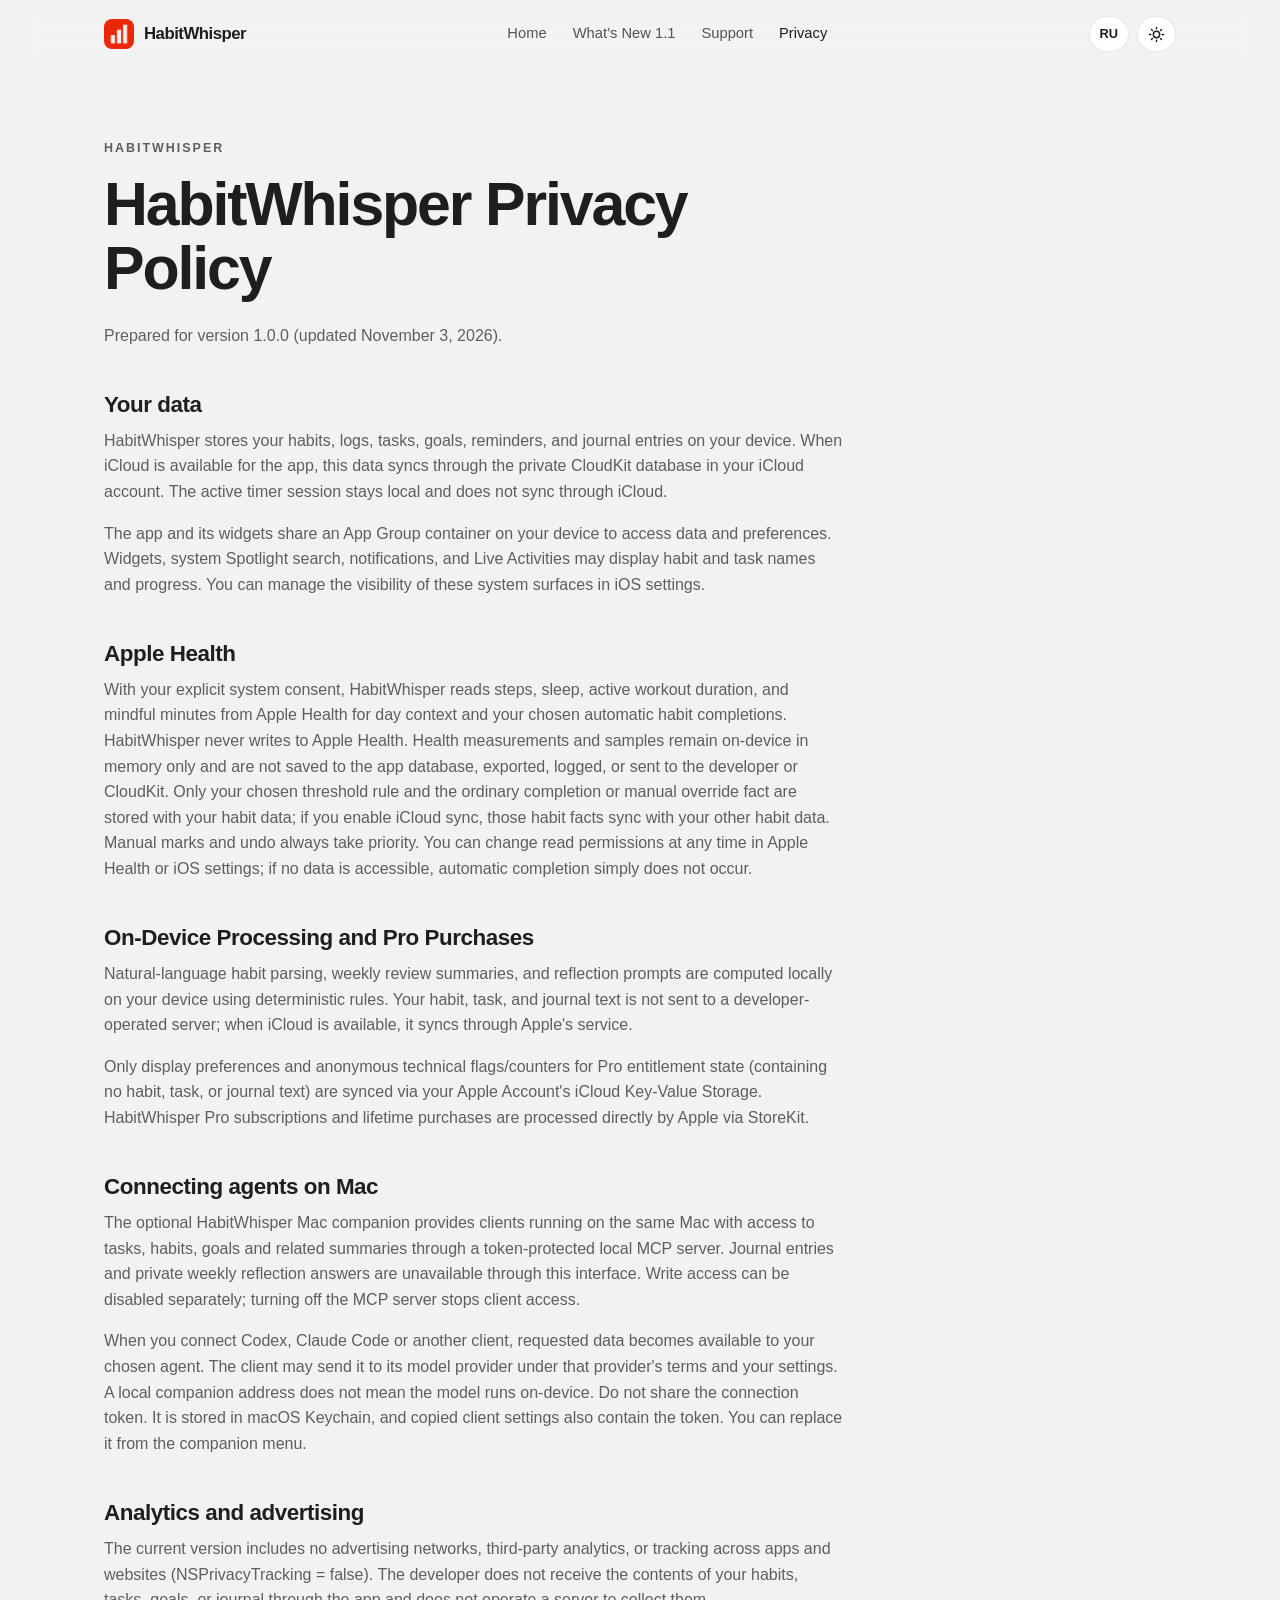
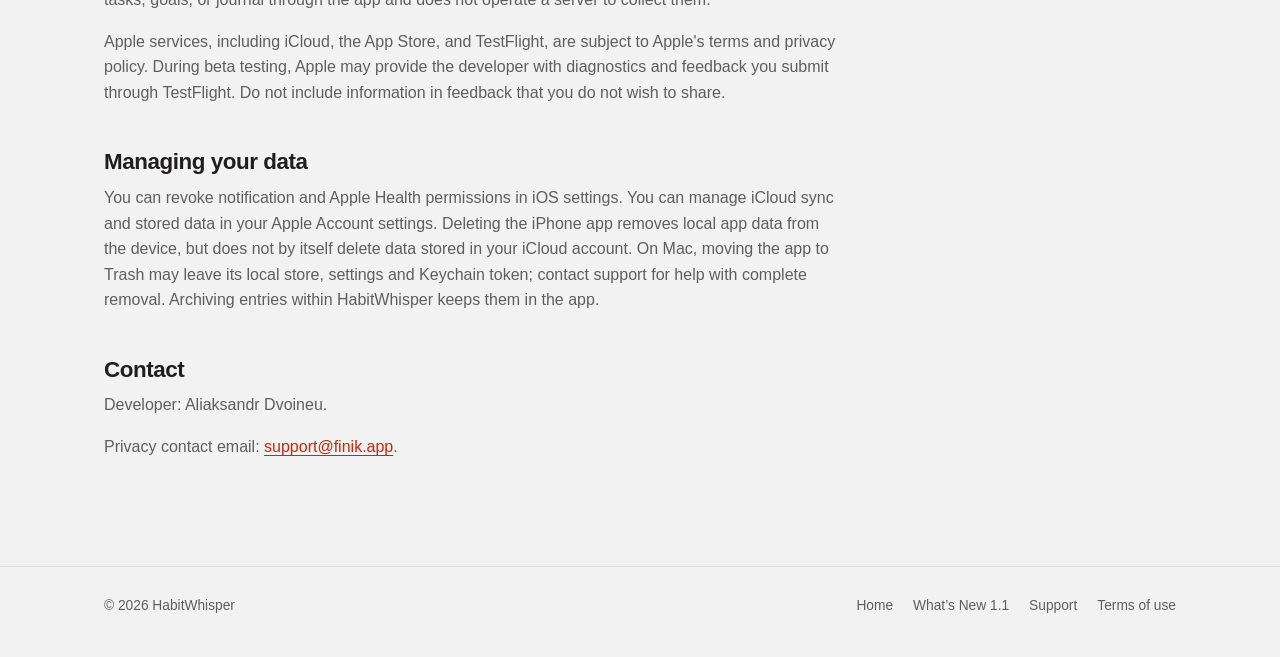
==== commit 9848cb93: "Add 6-language What's New 1.1 guide with screenshots (HabitTracker#488)" ====
--- a/privacy/index.html
+++ b/privacy/index.html
@@ -14,7 +14,7 @@
   document.documentElement.lang = lang;
 })();
 </script></head><body>
-<header class="header"><div class="wrap"><a class="brand" href="../"><img src="../assets/icon.png" alt="" width="30" height="30">HabitWhisper</a><nav class="nav" aria-label="Navigation" data-en="Navigation" data-ru="Навигация"><a href="../"><span data-l="en" lang="en">Home</span><span data-l="ru" lang="ru">Главная</span></a><a href="../support/"><span data-l="en" lang="en">Support</span><span data-l="ru" lang="ru">Поддержка</span></a><a href="./" aria-current="page"><span data-l="en" lang="en">Privacy</span><span data-l="ru" lang="ru">Конфиденциальность</span></a></nav><div class="tools"><button id="privacy-language" class="chip-btn" type="button" aria-label="Switch to Russian" data-en="Switch to Russian" data-ru="Переключить на английский"><span data-l="en" lang="en">RU</span><span data-l="ru" lang="ru">EN</span></button><button class="chip-btn theme-btn" type="button" aria-label="Toggle theme" data-en="Toggle theme" data-ru="Сменить тему"><svg class="sun" viewBox="0 0 24 24" fill="none" stroke="currentColor" stroke-width="2" stroke-linecap="round"><circle cx="12" cy="12" r="4.5"/><path d="M12 2v2M12 20v2M4.9 4.9l1.4 1.4M17.7 17.7l1.4 1.4M2 12h2M20 12h2M4.9 19.1l1.4-1.4M17.7 6.3l1.4-1.4"/></svg><svg class="moon" viewBox="0 0 24 24" fill="none" stroke="currentColor" stroke-width="2" stroke-linecap="round" stroke-linejoin="round"><path d="M20 14.5A8.5 8.5 0 1 1 9.5 4a7 7 0 0 0 10.5 10.5z"/></svg></button></div></div></header>
+<header class="header"><div class="wrap"><a class="brand" href="../"><img src="../assets/icon.png" alt="" width="30" height="30">HabitWhisper</a><nav class="nav" aria-label="Navigation" data-en="Navigation" data-ru="Навигация"><a href="../"><span data-l="en" lang="en">Home</span><span data-l="ru" lang="ru">Главная</span></a><a href="../whats-new/"><span data-l="en" lang="en">What’s New 1.1</span><span data-l="ru" lang="ru">Новое в 1.1</span></a><a href="../support/"><span data-l="en" lang="en">Support</span><span data-l="ru" lang="ru">Поддержка</span></a><a href="./" aria-current="page"><span data-l="en" lang="en">Privacy</span><span data-l="ru" lang="ru">Конфиденциальность</span></a></nav><div class="tools"><button id="privacy-language" class="chip-btn" type="button" aria-label="Switch to Russian" data-en="Switch to Russian" data-ru="Переключить на английский"><span data-l="en" lang="en">RU</span><span data-l="ru" lang="ru">EN</span></button><button class="chip-btn theme-btn" type="button" aria-label="Toggle theme" data-en="Toggle theme" data-ru="Сменить тему"><svg class="sun" viewBox="0 0 24 24" fill="none" stroke="currentColor" stroke-width="2" stroke-linecap="round"><circle cx="12" cy="12" r="4.5"/><path d="M12 2v2M12 20v2M4.9 4.9l1.4 1.4M17.7 17.7l1.4 1.4M2 12h2M20 12h2M4.9 19.1l1.4-1.4M17.7 6.3l1.4-1.4"/></svg><svg class="moon" viewBox="0 0 24 24" fill="none" stroke="currentColor" stroke-width="2" stroke-linecap="round" stroke-linejoin="round"><path d="M20 14.5A8.5 8.5 0 1 1 9.5 4a7 7 0 0 0 10.5 10.5z"/></svg></button></div></div></header>
 <main class="wrap"><article class="document">
 <p class="eyebrow">HabitWhisper</p>
 <section id="en" data-l="en" lang="en">
@@ -64,7 +64,7 @@
 <p>Email для вопросов о конфиденциальности: <a href="mailto:support@finik.app">support@finik.app</a>.</p>
 </section>
 </article></main>
-<footer class="footer"><div class="wrap"><span>© 2026 HabitWhisper</span><nav aria-label="Footer" data-en="Footer" data-ru="Ссылки"><a href="../"><span data-l="en" lang="en">Home</span><span data-l="ru" lang="ru">Главная</span></a><a href="../support/"><span data-l="en" lang="en">Support</span><span data-l="ru" lang="ru">Поддержка</span></a><a href="https://www.apple.com/legal/internet-services/itunes/dev/stdeula/"><span data-l="en" lang="en">Terms of use</span><span data-l="ru" lang="ru">Условия использования</span></a></nav></div></footer><script src="../site.js"></script><script>
+<footer class="footer"><div class="wrap"><span>© 2026 HabitWhisper</span><nav aria-label="Footer" data-en="Footer" data-ru="Ссылки"><a href="../"><span data-l="en" lang="en">Home</span><span data-l="ru" lang="ru">Главная</span></a><a href="../whats-new/"><span data-l="en" lang="en">What’s New 1.1</span><span data-l="ru" lang="ru">Новое в 1.1</span></a><a href="../support/"><span data-l="en" lang="en">Support</span><span data-l="ru" lang="ru">Поддержка</span></a><a href="https://www.apple.com/legal/internet-services/itunes/dev/stdeula/"><span data-l="en" lang="en">Terms of use</span><span data-l="ru" lang="ru">Условия использования</span></a></nav></div></footer><script src="../site.js"></script><script>
 (function () {
   var root = document.documentElement;
   var button = document.getElementById('privacy-language');
--- a/style.css
+++ b/style.css
@@ -4,8 +4,11 @@
   --bg:#F3F2F2;--bg-2:#EAE9E9;--card:#FFFFFF;--ink:#201E1D;--muted:#605D5D;--line:rgba(32,30,29,.1);
   --phone:#0b0a0a;--shadow:0 30px 80px -30px rgba(60,20,10,.35);
   --radius:22px;--wrap:1120px;
+  color-scheme:light dark;
+  font-family:-apple-system,BlinkMacSystemFont,"SF Pro Text","Segoe UI",Roboto,"Helvetica Neue",Arial,sans-serif;
+}
+:root[data-theme="light"]{
   color-scheme:light;
-  font-family:-apple-system,BlinkMacSystemFont,"SF Pro Text","Segoe UI",Roboto,"Helvetica Neue",Arial,sans-serif;
 }
 :root[data-theme="dark"]{
   --accent:#FF563C;--accent-text:#FF563C;--accent-soft:#4D170E;--accent-softer:#2a1410;
@@ -37,7 +40,13 @@
 .accent{color:var(--accent)}
 
 /* Language switching: elements carry data-l="en" or data-l="ru" */
-html[data-lang="en"] [data-l="ru"],html[data-lang="ru"] [data-l="en"]{display:none!important}
+html:not([data-lang="ru"]) [data-l="ru"],html[data-lang="ru"] [data-l="en"]{display:none!important}
+
+/* Accessibility helpers & keyboard focus */
+.visually-hidden{position:absolute;width:1px;height:1px;padding:0;margin:-1px;overflow:hidden;clip-path:inset(50%);white-space:nowrap;border:0}
+.skip-link{position:absolute;left:16px;top:-64px;z-index:100;background:var(--ink);color:var(--bg);padding:10px 16px;border-radius:10px;text-decoration:none;font-weight:700;font-size:.9rem}
+.skip-link:focus{top:12px}
+a:focus-visible,button:focus-visible,select:focus-visible,summary:focus-visible,input:focus-visible,[tabindex]:focus-visible{outline:2px solid var(--accent);outline-offset:3px}
 
 /* Header */
 .header{position:sticky;top:0;z-index:20;backdrop-filter:saturate(1.6) blur(16px);-webkit-backdrop-filter:saturate(1.6) blur(16px);background:color-mix(in srgb,var(--bg) 78%,transparent);border-bottom:1px solid transparent;transition:border-color .3s}
@@ -290,3 +299,333 @@
 @media (max-width:960px){.mac-grid{grid-template-columns:1fr}.menubar-panel{margin-right:0}}
 @media (max-width:650px){.menubar-panel{width:230px}}
 @media (prefers-reduced-motion:reduce){.term-body>*{opacity:1;transform:none}}
+
+/* Brand-consistent range inputs (with progressive fallback) */
+.lab-range{
+  width:100%;
+  accent-color:var(--accent);
+  cursor:pointer;
+  min-height:36px;
+}
+@supports not (accent-color:#EC3013){
+  .lab-range{
+    -webkit-appearance:none;
+    appearance:none;
+    background:transparent;
+  }
+  .lab-range::-webkit-slider-runnable-track{
+    width:100%;
+    height:8px;
+    border-radius:4px;
+    background:linear-gradient(to right,var(--accent) var(--progress,50%),var(--bg-2) var(--progress,50%));
+  }
+  .lab-range::-webkit-slider-thumb{
+    -webkit-appearance:none;
+    appearance:none;
+    width:18px;
+    height:18px;
+    border-radius:50%;
+    background:var(--accent);
+    margin-top:-5px;
+    border:2px solid var(--card);
+  }
+  .lab-range::-moz-range-track{
+    width:100%;
+    height:8px;
+    border-radius:4px;
+    background:var(--bg-2);
+  }
+  .lab-range::-moz-range-progress{
+    height:8px;
+    border-radius:4px;
+    background:var(--accent);
+  }
+  .lab-range::-moz-range-thumb{
+    width:18px;
+    height:18px;
+    border-radius:50%;
+    background:var(--accent);
+    border:2px solid var(--card);
+  }
+}
+
+/* Science lab & interactive SVG charts */
+.lab-card{
+  background:var(--card);
+  border:1px solid var(--line);
+  border-radius:var(--radius);
+  padding:28px;
+  display:grid;
+  grid-template-columns:1fr 1.15fr;
+  gap:28px;
+  align-items:center;
+}
+.lab-card.stacked{grid-template-columns:1fr}
+.lab-controls{display:flex;flex-direction:column;gap:18px}
+.control-group{display:flex;flex-direction:column;gap:6px}
+.control-head{display:flex;justify-content:space-between;align-items:baseline;gap:12px;font-weight:650;font-size:.94rem}
+.control-val{font-variant-numeric:tabular-nums;color:var(--accent-text);font-weight:750}
+.lab-kpis{display:grid;grid-template-columns:1fr 1fr;gap:12px;margin-top:4px}
+.lab-kpi{background:var(--bg);border:1px solid var(--line);border-radius:14px;padding:14px}
+.lab-kpi small{display:block;color:var(--muted);font-size:.78rem;margin-bottom:4px}
+.lab-kpi output,.lab-kpi strong{display:block;font-size:1.45rem;font-weight:800;font-variant-numeric:tabular-nums;letter-spacing:-.02em}
+.lab-kpi.accent-kpi{background:var(--accent-softer);border-color:color-mix(in srgb,var(--accent) 30%,transparent)}
+.lab-kpi.accent-kpi output,.lab-kpi.accent-kpi strong{color:var(--accent-text)}
+.lab-visual{margin:0;display:flex;flex-direction:column;gap:10px}
+.lab-svg{width:100%;height:auto;display:block;background:var(--bg);border:1px solid var(--line);border-radius:16px}
+.lab-visual figcaption{font-size:.82rem;color:var(--muted)}
+.lab-legend{display:flex;flex-wrap:wrap;gap:14px;font-size:.82rem;color:var(--muted)}
+.lab-legend span{display:inline-flex;align-items:center;gap:7px}
+.legend-swatch{width:16px;height:3px;border-radius:2px;display:inline-block}
+.legend-swatch.dashed{border-top:2px dashed var(--muted);height:0}
+.seg-group{display:flex;flex-wrap:wrap;gap:8px}
+.seg-btn{
+  appearance:none;border:1px solid var(--line);background:var(--bg);color:var(--ink);
+  padding:8px 13px;border-radius:999px;font:inherit;font-size:.84rem;font-weight:650;cursor:pointer;
+}
+.seg-btn[aria-pressed="true"]{background:var(--accent);color:#fff;border-color:var(--accent)}
+.btn-inline{
+  appearance:none;border:0;background:var(--accent);color:#fff;
+  padding:11px 18px;border-radius:12px;font:inherit;font-size:.92rem;font-weight:700;cursor:pointer;
+}
+.btn-inline.secondary{background:var(--bg);color:var(--ink);border:1px solid var(--line)}
+
+/* Responsive comparison table (per responsive-table pattern) */
+.table-wrapper{
+  overflow:auto;
+  max-inline-size:100%;
+  max-block-size:min(680px,85vh);
+  container-type:inline-size;
+  background:var(--card);
+  border:1px solid var(--line);
+  border-radius:var(--radius);
+}
+.compare-table{
+  width:100%;
+  min-width:740px;
+  border-collapse:separate;
+  border-spacing:0;
+  text-align:left;
+  font-size:.92rem;
+}
+.compare-table caption{
+  text-align:left;
+  padding:18px 22px 12px;
+  font-weight:750;
+  font-size:.95rem;
+  color:var(--muted);
+  border-bottom:1px solid var(--line);
+}
+.compare-table th,.compare-table td{
+  padding:14px 16px;
+  border-bottom:1px solid var(--line);
+  vertical-align:top;
+}
+.compare-table thead{
+  position:sticky;
+  inset-block-start:0;
+  z-index:2;
+}
+.compare-table thead th{
+  background:var(--bg-2);
+  font-weight:800;
+  font-size:.86rem;
+  white-space:nowrap;
+}
+.compare-table thead th.hw-col{
+  background:var(--accent-softer);
+  color:var(--accent-text);
+}
+.compare-table tbody th{
+  position:sticky;
+  inset-inline-start:0;
+  z-index:1;
+  background:var(--card);
+  font-weight:750;
+  min-width:190px;
+}
+.compare-table tbody td.hw-cell{
+  background:color-mix(in srgb,var(--accent-softer) 45%,var(--card));
+  font-weight:650;
+}
+.cmp-badge{
+  display:inline-block;
+  font-size:.78rem;
+  font-weight:750;
+  padding:2px 8px;
+  border-radius:999px;
+  margin-bottom:4px;
+}
+.cmp-badge.yes{background:var(--accent-softer);color:var(--accent-text)}
+.cmp-badge.part{background:var(--bg-2);color:var(--ink)}
+.cmp-badge.no{background:transparent;border:1px solid var(--line);color:var(--muted)}
+.cmp-note{display:block;font-size:.84rem;color:var(--muted);font-weight:450}
+@container (width < 680px){
+  .compare-table{min-width:0}
+  .compare-table,.compare-table thead,.compare-table tbody,.compare-table tr,.compare-table th,.compare-table td{display:block}
+  .compare-table thead{display:none}
+  .compare-table tr{margin:12px;border:1px solid var(--line);border-radius:16px;overflow:hidden;background:var(--card)}
+  .compare-table tbody th{position:sticky;inset-block-start:0;z-index:2;background:var(--bg-2);border-bottom:1px solid var(--line)}
+  .compare-table td{border-bottom:1px solid var(--line);padding:11px 16px}
+  .compare-table td:last-child{border-bottom:0}
+  .compare-table.compare-en{
+    --label-2:"HabitWhisper";
+    --label-3:"Atoms";
+    --label-4:"Gentler Streak";
+    --label-5:"Streaks / Habitify";
+    --label-6:"Finch / Habitica";
+  }
+  .compare-table.compare-ru{
+    --label-2:"HabitWhisper";
+    --label-3:"Atoms";
+    --label-4:"Gentler Streak";
+    --label-5:"Streaks / Habitify";
+    --label-6:"Finch / Habitica";
+  }
+  .compare-table td:nth-child(2)::before{content:var(--label-2) ": ";font-weight:750;color:var(--accent-text)}
+  .compare-table td:nth-child(3)::before{content:var(--label-3) ": ";font-weight:750}
+  .compare-table td:nth-child(4)::before{content:var(--label-4) ": ";font-weight:750}
+  .compare-table td:nth-child(5)::before{content:var(--label-5) ": ";font-weight:750}
+  .compare-table td:nth-child(6)::before{content:var(--label-6) ": ";font-weight:750}
+}
+
+/* Scientific roadmap cards */
+.roadmap-grid{display:grid;grid-template-columns:repeat(2,1fr);gap:16px}
+.road-card{
+  background:var(--card);border:1px solid var(--line);border-radius:var(--radius);
+  padding:26px;display:flex;flex-direction:column;gap:12px;
+}
+.road-card.featured{border:2px solid var(--accent)}
+.road-top{display:flex;align-items:center;justify-content:space-between;gap:10px;flex-wrap:wrap}
+.road-ver{font-weight:800;font-size:.86rem;letter-spacing:.06em;text-transform:uppercase;color:var(--accent-text)}
+.road-status{font-size:.76rem;font-weight:700;padding:4px 10px;border-radius:999px;background:var(--bg-2);color:var(--ink)}
+.road-status.active{background:var(--accent);color:#fff}
+.road-status.live{background:var(--ink);color:var(--bg)}
+.road-card p{color:var(--muted);font-size:.95rem}
+.road-cite{font-size:.84rem;color:var(--muted);border-top:1px solid var(--line);padding-top:12px;margin-top:auto}
+.road-link{font-weight:700;font-size:.88rem;text-decoration:none}
+
+/* Science hub & articles */
+.article-grid{display:grid;grid-template-columns:repeat(3,1fr);gap:18px}
+.article-card{
+  background:var(--card);border:1px solid var(--line);border-radius:var(--radius);
+  padding:26px;display:flex;flex-direction:column;gap:12px;text-decoration:none;color:var(--ink);
+  transition:transform .2s,border-color .2s;
+}
+.article-card:hover{transform:translateY(-3px);border-color:var(--accent)}
+.article-card p{color:var(--muted);font-size:.94rem}
+.article-card .read-more{margin-top:auto;font-weight:750;color:var(--accent-text);font-size:.9rem}
+.article-wrap{max-width:820px;margin:auto;padding:56px 0 96px}
+.article-wrap h1{font-size:clamp(2rem,4.5vw,3.1rem);margin:14px 0 18px}
+.article-wrap h2{font-size:clamp(1.45rem,3vw,2rem);margin:2.1em 0 .6em}
+.article-wrap h3{font-size:1.15rem;margin:1.5em 0 .4em}
+.article-wrap p,.article-wrap li{color:var(--muted);font-size:1.02rem;line-height:1.7}
+.article-wrap p{margin:0 0 1em}
+.article-wrap .lead{font-size:1.18rem;color:var(--ink)}
+.article-meta{display:flex;flex-wrap:wrap;gap:10px 18px;font-size:.86rem;color:var(--muted);margin-bottom:28px}
+.callout{
+  background:var(--accent-softer);border-left:4px solid var(--accent);
+  border-radius:0 14px 14px 0;padding:18px 20px;margin:24px 0;
+}
+.callout p{margin:0;color:var(--ink)}
+.sources-list{padding-left:20px;display:flex;flex-direction:column;gap:10px}
+.breath-stage{
+  display:flex;flex-direction:column;align-items:center;gap:16px;padding:24px;
+  background:var(--bg);border:1px solid var(--line);border-radius:16px;text-align:center;
+}
+.breath-orb{
+  width:136px;height:136px;border-radius:50%;background:var(--accent-softer);
+  border:3px solid var(--accent);display:grid;place-items:center;font-weight:800;
+  font-size:1.35rem;font-variant-numeric:tabular-nums;color:var(--accent-text);
+  transform:scale(var(--orb-scale,1));transition:transform .25s ease-out;
+}
+@media (max-width:960px){
+  .lab-card,.roadmap-grid,.article-grid{grid-template-columns:1fr}
+}
+
+/* Branded 6-language select (progressive enhancement with appearance: base-select) */
+.lang-select{
+  border:1px solid var(--line);background:var(--card);color:var(--ink);
+  height:36px;padding:0 12px;border-radius:999px;font:inherit;font-size:.82rem;font-weight:700;
+  cursor:pointer;line-height:1;
+}
+@supports (appearance:base-select){
+  .lang-select,.lang-select::picker(select){appearance:base-select}
+  .lang-select{display:inline-flex;align-items:center;gap:6px;padding:0 12px}
+  .lang-select::picker-icon{color:var(--muted);transition:transform .2s}
+  .lang-select:open::picker-icon{transform:rotate(180deg)}
+  .lang-select::picker(select){
+    margin-block-start:6px;padding:6px;border:1px solid var(--line);border-radius:16px;
+    background:var(--card);color:var(--ink);box-shadow:0 18px 40px -20px rgba(0,0,0,.45);
+  }
+  .lang-select option{padding:8px 12px;border-radius:10px;font-weight:650;cursor:pointer}
+  .lang-select option:hover,.lang-select option:focus-visible{background:var(--bg-2)}
+  .lang-select option:checked{background:var(--accent-softer);color:var(--accent-text)}
+}
+
+/* Release announcement pill on landing hero */
+.release-pill{
+  display:inline-flex;align-items:center;gap:8px;padding:6px 14px 6px 8px;margin-bottom:14px;
+  border-radius:999px;border:1px solid var(--line);background:var(--card);color:var(--ink);
+  text-decoration:none;font-size:.84rem;font-weight:650;transition:border-color .2s,transform .15s;
+}
+.release-pill:hover{border-color:var(--accent);transform:translateY(-1px)}
+.release-pill b{background:var(--accent);color:#fff;font-size:.72rem;font-weight:800;padding:2px 8px;border-radius:999px;letter-spacing:.04em}
+
+/* What's New 1.1 release guide */
+.wn-hero{position:relative;padding:56px 0 48px;overflow:hidden}
+.wn-hero-grid{display:grid;grid-template-columns:1.15fr .85fr;gap:48px;align-items:center}
+.wn-hero h1{margin-top:16px;font-size:clamp(2.3rem,4.8vw,3.9rem)}
+.wn-hero .lead{font-size:1.15rem;color:var(--muted);margin:20px 0 26px;max-width:580px}
+.wn-badges{display:flex;flex-wrap:wrap;gap:8px;margin:0 0 26px;padding:0;list-style:none}
+.wn-badges li{font-size:.82rem;font-weight:700;padding:6px 12px;border-radius:999px;background:var(--card);border:1px solid var(--line);color:var(--ink)}
+.wn-jump{display:flex;flex-wrap:wrap;gap:8px;margin-top:24px}
+.wn-jump a{font-size:.84rem;font-weight:650;text-decoration:none;color:var(--ink);background:var(--bg-2);padding:7px 13px;border-radius:999px;border:1px solid transparent;transition:border-color .2s}
+.wn-jump a:hover{border-color:var(--accent);color:var(--accent-text)}
+.wn-hero-stage{display:flex;justify-content:center}
+.wn-hero-stage .phone{width:min(300px,100%)}
+
+.wn-section{padding:56px 0;border-top:1px solid var(--line)}
+.wn-grid{display:grid;grid-template-columns:1.05fr .95fr;gap:44px;align-items:start}
+.wn-grid.reverse .wn-copy{order:2}
+.wn-grid.reverse .wn-media{order:1}
+.wn-meta{display:flex;align-items:center;gap:10px;flex-wrap:wrap;margin-bottom:14px}
+.wn-tag{font-size:.74rem;font-weight:800;letter-spacing:.08em;text-transform:uppercase;padding:4px 10px;border-radius:999px;background:var(--accent-softer);color:var(--accent-text)}
+.wn-tag.neutral{background:var(--bg-2);color:var(--ink)}
+.wn-copy h2{font-size:clamp(1.7rem,3.4vw,2.5rem);margin-bottom:14px}
+.wn-copy .wn-lead{font-size:1.06rem;color:var(--muted);margin-bottom:20px}
+.wn-box{background:var(--card);border:1px solid var(--line);border-radius:var(--radius);padding:22px 24px;margin-bottom:16px}
+.wn-box h3{font-size:1rem;margin-bottom:10px;color:var(--ink)}
+.wn-box ul,.wn-box ol{margin:0;padding-left:20px;display:flex;flex-direction:column;gap:8px;color:var(--muted);font-size:.95rem}
+.wn-box ol li::marker{color:var(--accent-text);font-weight:800}
+.wn-box li strong{color:var(--ink)}
+.wn-note{font-size:.9rem;color:var(--muted);padding:14px 16px;border-left:3px solid var(--accent);background:var(--accent-softer);border-radius:0 12px 12px 0;margin-top:16px}
+.wn-note strong{color:var(--ink)}
+
+.wn-media{display:grid;gap:18px;justify-items:center}
+.wn-media.pair{grid-template-columns:repeat(2,minmax(0,1fr));align-items:start}
+.wn-shot{margin:0;width:100%;display:flex;flex-direction:column;align-items:center;gap:10px}
+.wn-shot .phone{width:min(285px,100%)}
+.wn-shot .phone.compact{aspect-ratio:600/1065;border-radius:34px;padding:8px}
+.wn-shot .phone.compact::after{display:none}
+.wn-shot .phone.compact img{border-radius:26px}
+.wn-media.pair .wn-shot .phone{width:100%;max-width:260px}
+.wn-shot figcaption{font-size:.84rem;color:var(--muted);text-align:center;max-width:290px;line-height:1.45}
+
+.wn-langs{display:flex;flex-wrap:wrap;gap:8px;margin:0 0 18px;padding:0;list-style:none}
+.wn-langs li{padding:7px 13px;border-radius:999px;border:1px solid var(--line);background:var(--card);font-size:.86rem;font-weight:700;color:var(--ink)}
+.wn-langs li.new{border-color:var(--accent);background:var(--accent-softer);color:var(--accent-text)}
+
+.wn-summary-card{background:var(--card);border:1px solid var(--line);border-radius:var(--radius);padding:32px;display:grid;grid-template-columns:1fr 1fr;gap:28px}
+.wn-summary-card h3{font-size:1.1rem;margin-bottom:12px}
+.wn-summary-card ul{margin:0;padding-left:20px;display:flex;flex-direction:column;gap:8px;color:var(--muted);font-size:.95rem}
+
+@media (max-width:960px){
+  .wn-hero-grid,.wn-grid,.wn-summary-card{grid-template-columns:1fr}
+  .wn-grid.reverse .wn-copy,.wn-grid.reverse .wn-media{order:initial}
+  .wn-hero{padding:36px 0 32px}
+}
+@media (max-width:560px){
+  .wn-media.pair{grid-template-columns:1fr}
+  .wn-media.pair .wn-shot .phone{max-width:280px}
+}
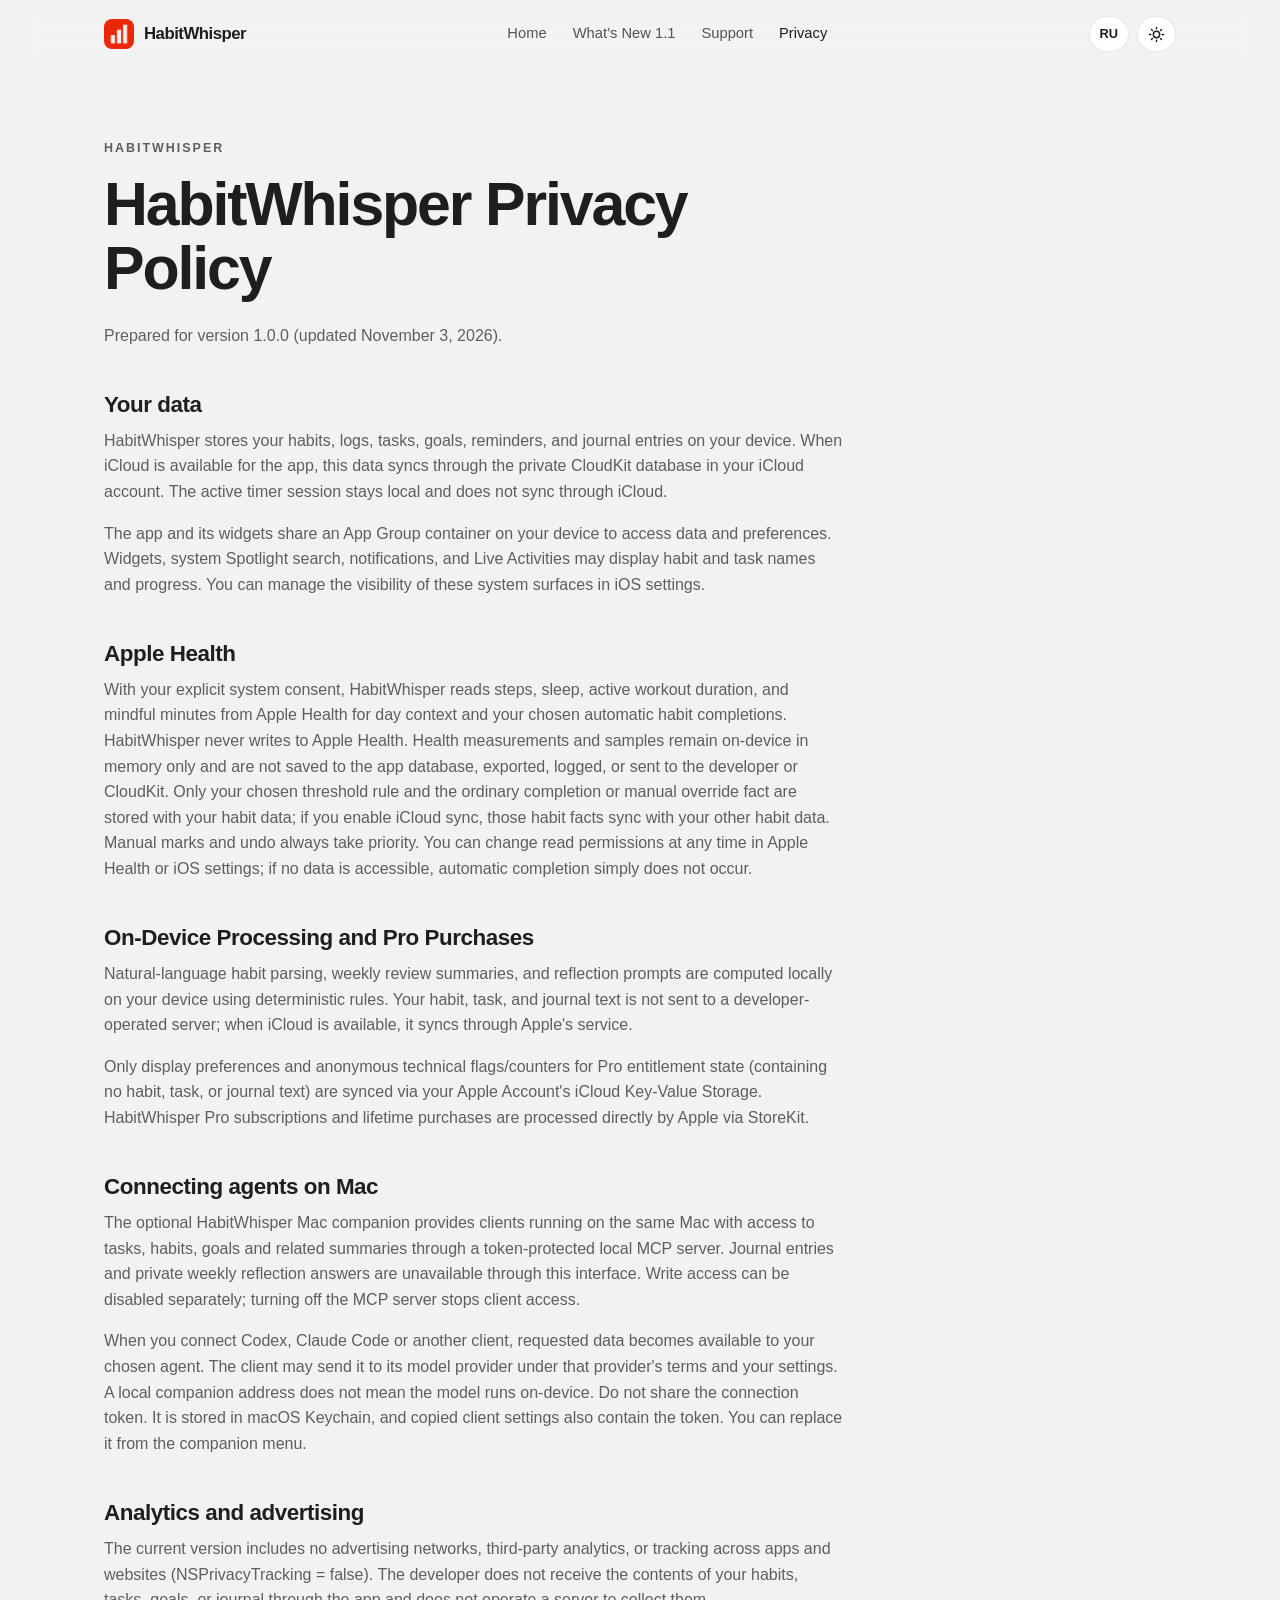
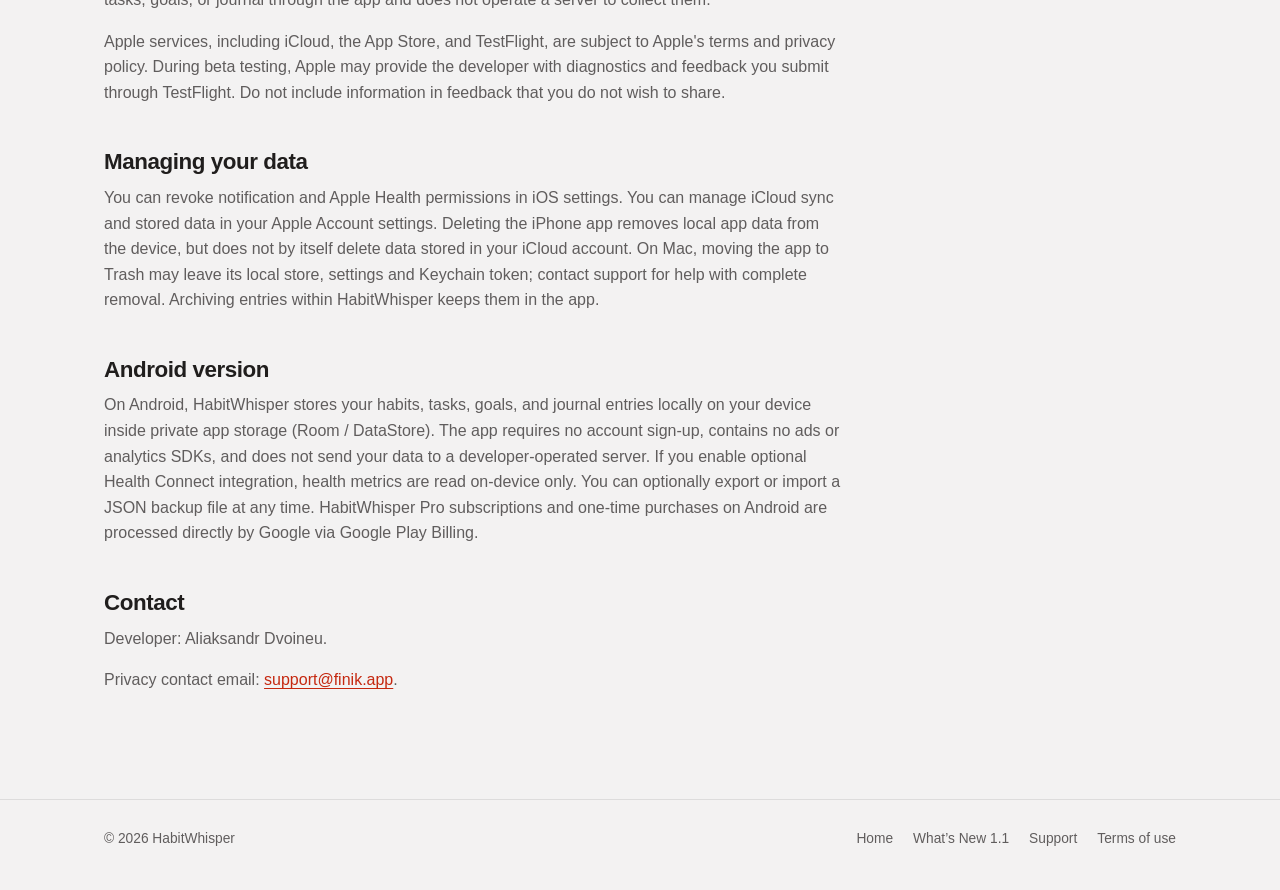
==== commit a88fefb5: "Add Android coming soon showcase, screenshots, and Privacy Policy coverage" ====
--- a/privacy/index.html
+++ b/privacy/index.html
@@ -36,6 +36,8 @@
 <p>Apple services, including iCloud, the App Store, and TestFlight, are subject to Apple&#x27;s terms and privacy policy. During beta testing, Apple may provide the developer with diagnostics and feedback you submit through TestFlight. Do not include information in feedback that you do not wish to share.</p>
 <h2>Managing your data</h2>
 <p>You can revoke notification and Apple Health permissions in iOS settings. You can manage iCloud sync and stored data in your Apple Account settings. Deleting the iPhone app removes local app data from the device, but does not by itself delete data stored in your iCloud account. On Mac, moving the app to Trash may leave its local store, settings and Keychain token; contact support for help with complete removal. Archiving entries within HabitWhisper keeps them in the app.</p>
+<h2>Android version</h2>
+<p>On Android, HabitWhisper stores your habits, tasks, goals, and journal entries locally on your device inside private app storage (Room / DataStore). The app requires no account sign-up, contains no ads or analytics SDKs, and does not send your data to a developer-operated server. If you enable optional Health Connect integration, health metrics are read on-device only. You can optionally export or import a JSON backup file at any time. HabitWhisper Pro subscriptions and one-time purchases on Android are processed directly by Google via Google Play Billing.</p>
 <h2>Contact</h2>
 <p>Developer: Aliaksandr Dvoineu.</p>
 <p>Privacy contact email: <a href="mailto:support@finik.app">support@finik.app</a>.</p>
@@ -59,6 +61,8 @@
 <p>Сервисы Apple, включая iCloud, App Store и TestFlight, работают по условиям и политике конфиденциальности Apple. При beta-тестировании Apple может предоставлять разработчику диагностику и отправленные вами отзывы через TestFlight. Не включайте в отзывы сведения, которыми не хотите делиться.</p>
 <h2>Управление данными</h2>
 <p>Разрешения на уведомления и Apple Health можно отозвать в настройках iOS. Синхронизацией и данными iCloud можно управлять в настройках вашего аккаунта Apple. Удаление приложения на iPhone удаляет его локальные данные с устройства, но само по себе не удаляет копию из вашего iCloud. На Mac перемещение приложения в Корзину может оставить локальное хранилище, настройки и токен в Связке ключей; за помощью с полным удалением обратитесь в поддержку. Архивирование записей внутри HabitWhisper сохраняет их в приложении.</p>
+<h2>Версия для Android</h2>
+<p>На Android HabitWhisper хранит ваши привычки, задачи, цели и записи дневника локально на устройстве в приватном хранилище приложения (Room / DataStore). Приложение не требует регистрации, не содержит рекламы и аналитических SDK и не отправляет ваши данные на сервер разработчика. При включении необязательной интеграции Health Connect показатели здоровья обрабатываются только на устройстве. По желанию вы можете в любой момент экспортировать или импортировать резервную копию данных в файл JSON. Подписки и разовые покупки HabitWhisper Pro на Android обрабатываются напрямую через систему Google Play Billing.</p>
 <h2>Связь</h2>
 <p>Разработчик: Aliaksandr Dvoineu.</p>
 <p>Email для вопросов о конфиденциальности: <a href="mailto:support@finik.app">support@finik.app</a>.</p>
--- a/style.css
+++ b/style.css
@@ -629,3 +629,26 @@
   .wn-media.pair{grid-template-columns:1fr}
   .wn-media.pair .wn-shot .phone{max-width:280px}
 }
+
+/* Android coming soon showcase */
+section[id]{scroll-margin-top:84px}
+.android-stage{position:relative;min-height:560px;display:flex;align-items:center;justify-content:center}
+.android-phone{
+  position:relative;width:270px;aspect-ratio:600/1336;border-radius:38px;
+  background:var(--phone);padding:8px;box-shadow:var(--shadow),inset 0 0 0 1.5px rgba(255,255,255,.09);
+}
+.android-phone img{width:100%;height:100%;border-radius:30px;object-fit:cover}
+.android-phone::after{
+  content:"";position:absolute;top:16px;left:50%;width:12px;height:12px;border-radius:50%;
+  background:#000;transform:translateX(-50%);box-shadow:inset 0 0 0 1px rgba(255,255,255,.12);
+}
+.android-phone.front{z-index:2;transform:translateX(-48px)}
+.android-phone.back{position:absolute;width:238px;transform:translateX(108px) translateY(18px) rotate(6deg);opacity:.92;z-index:1}
+@media (max-width:960px){
+  .android-stage{min-height:500px;margin-top:8px}
+}
+@media (max-width:650px){
+  .android-stage{min-height:460px}
+  .android-phone.front{width:230px;transform:translateX(-34px)}
+  .android-phone.back{width:198px;transform:translateX(76px) translateY(14px) rotate(6deg)}
+}
